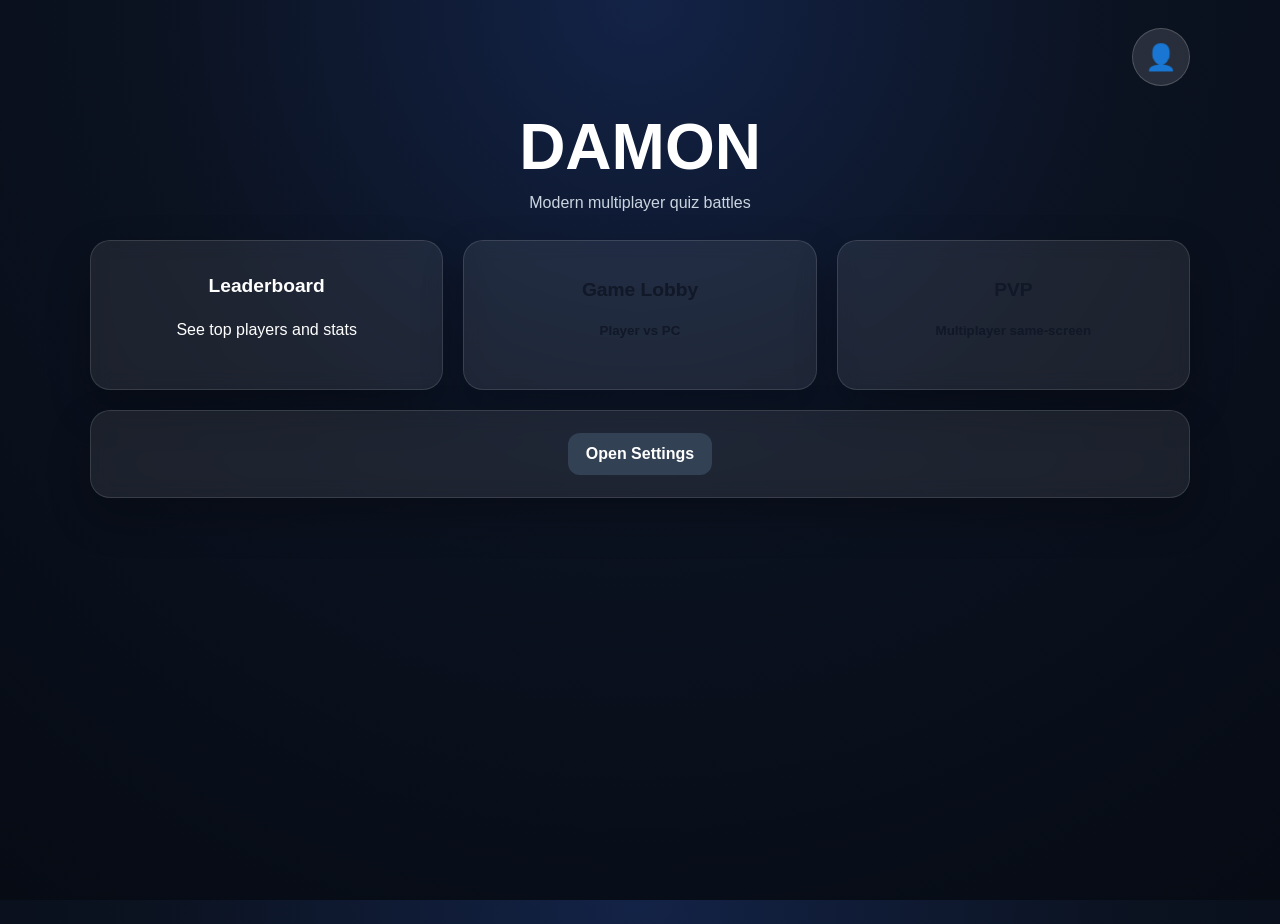
==== public/achievements.html @ 8ea64af5 "feat: add polished settings page achievements badges and leaderboard history filters" ====
<!DOCTYPE html>
<html lang="en">
<head>
  <meta charset="UTF-8" />
  <meta name="viewport" content="width=device-width, initial-scale=1.0" />
  <title>DAMON - Achievements</title>
  <link rel="stylesheet" href="./styles/main.css" />
</head>
<body>
  <div class="page">
    <div class="top-bar">
      <div>
        <h1 style="margin:0;">Achievements & Badges</h1>
        <p class="subtitle" style="text-align:left; margin:6px 0 0;">Unlock milestones as you play DAMON</p>
      </div>
      <div class="top-bar-actions">
        <a class="card" href="settings.html">Settings</a>
        <a class="card" href="home.html">Back Home</a>
      </div>
    </div>

    <div id="achievementSummary" class="card achievement-summary-card"></div>

    <section class="achievement-grid" id="achievementGrid"></section>
  </div>

  <script src="./js/app-state.js"></script>
  <script src="./js/global-ui.js"></script>
  <script src="./js/achievements.js"></script>
</body>
</html>
---- public/styles/main.css ----
* { box-sizing: border-box; }
body {
margin: 0;
font-family: Arial, sans-serif;
background: radial-gradient(circle at top, #132347 0%, #0b1220 45%, #060b14
100%);
color: white;
min-height: 100vh;
}
a {
color: inherit;
text-decoration: none;
}
.page {
width: min(1100px, 92%);
margin: 0 auto;
padding: 28px 0 48px;
}
.center-screen {
min-height: 100vh;
display: flex;
align-items: center;
justify-content: center;
padding: 24px;
}
.card {
background: rgba(255,255,255,0.08);
border: 1px solid rgba(255,255,255,0.12);
border-radius: 20px;
padding: 22px;
box-shadow: 0 18px 40px rgba(0,0,0,0.25);
backdrop-filter: blur(10px);
}
.grid-2 {
display: grid;
grid-template-columns: 1fr 1fr;
gap: 20px;
}
.grid-3 {
display: grid;
grid-template-columns: repeat(3, 1fr);
gap: 20px;
}
.title {
text-align: center;
font-size: clamp(2rem, 5vw, 4rem);
margin: 0 0 8px;
}
.subtitle {
text-align: center;
color: #cbd5e1;
margin: 0 0 28px;
}
label {
  display: block;
margin: 12px 0 6px;
font-weight: 700;
}
input, select {
width: 100%;
padding: 12px 14px;
border-radius: 12px;
border: none;
outline: none;
margin-bottom: 12px;
}
button {
border: none;
border-radius: 12px;
padding: 12px 18px;
font-weight: 700;
cursor: pointer;
background: #facc15;
color: #111827;
}
button.secondary {
background: #334155;
color: white;
}
button:disabled {
opacity: .55;
cursor: not-allowed;
}
.hero-button {
min-height: 150px;
display: flex;
flex-direction: column;
justify-content: center;
align-items: center;
gap: 8px;
text-align: center;
}
.hero-button h3 {
margin: 0;
font-size: 1.2rem;
}
hero-button p {
margin: 0;
color: #cbd5e1;
}
.message-box {
margin: 0 0 20px;
padding: 14px;
border-radius: 12px;
display: none;
font-weight: 700;
}
.message-box.success {
display: block;
background: rgba(34,197,94,0.18);
border: 1px solid #22c55e;
}
.message-box.error {
display: block;
background: rgba(239,68,68,0.18);
border: 1px solid #ef4444;
}
.avatar-grid {
display: grid;
grid-template-columns: repeat(4, 1fr);
gap: 12px;
}
.avatar-option {
background: rgba(255,255,255,0.08);
border: 2px solid transparent;
border-radius: 14px;
min-height: 86px;
display: flex;
align-items: center;
justify-content: center;
font-size: 2rem;
cursor: pointer;
}
.avatar-option.selected {
border-color: #22c55e;
background: rgba(34,197,94,0.18);
}
.hero-pill {
width: 88px;
height: 88px;
border-radius: 999px;
background: rgba(255,255,255,0.1);
display: flex;
align-items: center;
justify-content: center;
font-size: 3rem;
margin: 0 auto 12px;
}
.vs-layout {
display: grid;
grid-template-columns: 1fr auto 1fr;
gap: 18px;
align-items: center;
}
.vs-text {
font-size: 2rem;
color: #facc15;
font-weight: 800;
}
.category-tile {
min-height: 150px;
cursor: pointer;
display: flex;
flex-direction: column;
justify-content: center;
align-items: center;
gap: 8px;
text-align: center;
}
.category-tile.active {
outline: 2px solid #22c55e;
}
.top-bar {
display: flex;
justify-content: space-between;
align-items: center;
gap: 16px;
margin-bottom: 24px;
}
.score-grid {
display: grid;
grid-template-columns: 1fr auto 1fr;
gap: 18px;
align-items: center;
}
.score-card {
text-align: center;
}
.question-box {
margin-top: 24px;
background: rgba(255,255,255,0.08);
border-radius: 16px;
padding: 22px;
min-height: 140px;
text-align: center;
}
.question-box img {
max-width: 220px;
display: block;
margin: 10px auto 0;
border-radius: 12px;
}
.answers-grid {
display: grid;
grid-template-columns: 1fr 1fr;
gap: 14px;
margin-top: 18px;
}
.answer-btn {
background: #334155;
color: white;
min-height: 62px;
}
.answer-btn.correct {
background: #22c55e;
}
.answer-btn.wrong {
background: #ef4444;
}
.timer {
text-align: center;
color: #38bdf8;
font-weight: 800;
margin-top: 12px;
}
.history-list, .leaderboard-list {
display: grid;
gap: 14px;
}
.history-item, .leaderboard-item {
background: rgba(255,255,255,0.08);
border-radius: 14px;
padding: 14px;
}
.row-between {
display: flex;
justify-content: space-between;
gap: 12px;
align-items: center;
}
.splash-word {
font-size: clamp(3rem, 10vw, 7rem);
font-weight: 900;
letter-spacing: .2em;
animation: pulseGlow 2.2s ease-in-out forwards;
}
@keyframes pulseGlow {
0% { opacity: 0; transform: scale(.92); filter: blur(10px); }
25% { opacity: 1; transform: scale(1); filter: blur(0); }
75% { opacity: 1; transform: scale(1.02); }
100% { opacity: 0; transform: scale(1.08); filter: blur(8px); }
}
@media (max-width: 900px) {
.grid-2, .grid-3, .answers-grid { grid-template-columns: 1fr; }
.vs-layout, .score-grid { grid-template-columns: 1fr; }
.vs-text { text-align: center; }
}
.compact-auth-card {
  width: 320px;
  padding: 18px;
}

.compact-auth-actions {
  display: flex;
  gap: 10px;
  flex-wrap: wrap;
}

.profile-mini {
  display: flex;
  align-items: center;
  gap: 12px;
}

.profile-mini-avatar {
  width: 52px;
  height: 52px;
  border-radius: 999px;
  background: rgba(255,255,255,0.12);
  display: flex;
  align-items: center;
  justify-content: center;
  font-size: 1.6rem;
}

.h2h-list {
  display: grid;
  gap: 14px;
  margin-top: 16px;
}

.h2h-item {
  background: rgba(255,255,255,0.08);
  border-radius: 14px;
  padding: 14px;
}

@media (max-width: 900px) {
  .compact-auth-card {
    width: 100%;
  }
}

.home-topbar {
  display: flex;
  justify-content: space-between;
  align-items: flex-start;
  margin-bottom: 24px;
}

.home-main-title {
  text-align: center;
  margin-bottom: 10px;
}

.home-main-subtitle {
  text-align: center;
}

.home-hero {
  margin-bottom: 28px;
}

.home-main-grid {
  margin-top: 18px;
}

.profile-menu-wrapper {
  position: relative;
}

.profile-toggle-btn {
  width: 58px;
  height: 58px;
  border-radius: 999px;
  background: rgba(255,255,255,0.12);
  color: white;
  border: 1px solid rgba(255,255,255,0.18);
  display: flex;
  align-items: center;
  justify-content: center;
  font-size: 1.6rem;
  padding: 0;
}

.profile-toggle-btn:hover {
  background: rgba(255,255,255,0.18);
}

.profile-dropdown {
  position: absolute;
  top: 68px;
  right: 0;
  width: 340px;
  background: #182235;
  border: 1px solid rgba(255,255,255,0.12);
  border-radius: 16px;
  padding: 18px;
  box-shadow: 0 18px 40px rgba(0,0,0,0.3);
  z-index: 20;
}

.compact-auth-actions {
  display: flex;
  gap: 10px;
  flex-wrap: wrap;
}

.profile-mini {
  display: flex;
  align-items: center;
  gap: 12px;
}

.profile-mini-avatar {
  width: 52px;
  height: 52px;
  border-radius: 999px;
  background: rgba(255,255,255,0.12);
  display: flex;
  align-items: center;
  justify-content: center;
  font-size: 1.6rem;
}

.compact-avatar-grid {
  grid-template-columns: repeat(4, 1fr);
}

.button-link {
  display: inline-flex;
  align-items: center;
  justify-content: center;
  padding: 12px 18px;
  border-radius: 12px;
  font-weight: 700;
  background: #334155;
  color: white;
}

.profile-page-card {
  max-width: 900px;
  margin: 0 auto;
}

.profile-page-header {
  display: flex;
  align-items: center;
  gap: 20px;
  margin-bottom: 24px;
}

.profile-page-avatar {
  width: 96px;
  height: 96px;
  border-radius: 999px;
  background: rgba(255,255,255,0.12);
  display: flex;
  align-items: center;
  justify-content: center;
  font-size: 3rem;
}

.profile-stats-grid {
  margin-top: 20px;
}

.profile-stat-box {
  background: rgba(255,255,255,0.08);
  border-radius: 16px;
  padding: 18px;
  text-align: center;
}

.profile-stat-box h3 {
  margin-top: 0;
  margin-bottom: 10px;
}

.profile-stat-box p {
  margin: 0;
  font-size: 1.8rem;
  font-weight: 800;
  color: #facc15;
}

@media (max-width: 900px) {
  .home-topbar {
    flex-direction: column;
    gap: 18px;
    align-items: stretch;
  }

  .profile-menu-wrapper {
    align-self: flex-end;
  }

  .profile-dropdown {
    width: min(340px, 92vw);
  }

  .profile-page-header {
    flex-direction: column;
    text-align: center;
  }
}
.profile-dropdown {
  position: absolute;
  top: 68px;
  right: 0;
  width: 340px;
  background: #182235;
  border: 1px solid rgba(255,255,255,0.12);
  border-radius: 16px;
  padding: 18px;
  box-shadow: 0 18px 40px rgba(0,0,0,0.3);
  z-index: 20;
  transform-origin: top right;
  transition: opacity 0.25s ease, transform 0.25s ease, visibility 0.25s ease;
}

.profile-dropdown-visible {
  opacity: 1;
  visibility: visible;
  transform: translateY(0) scale(1);
  pointer-events: auto;
}

.profile-dropdown-hidden {
  opacity: 0;
  visibility: hidden;
  transform: translateY(-10px) scale(0.96);
  pointer-events: none;
}

.home-topbar {
  display: flex;
  justify-content: space-between;
  align-items: flex-start;
  margin-bottom: 24px;
}

.home-main-title {
  text-align: center;
  margin-bottom: 10px;
}

.home-main-subtitle {
  text-align: center;
}

.home-hero {
  margin-bottom: 28px;
}

.home-main-grid {
  margin-top: 18px;
}

.profile-menu-wrapper {
  position: relative;
}

.profile-toggle-btn {
  width: 58px;
  height: 58px;
  border-radius: 999px;
  background: rgba(255,255,255,0.12);
  color: white;
  border: 1px solid rgba(255,255,255,0.18);
  display: flex;
  align-items: center;
  justify-content: center;
  font-size: 1.6rem;
  padding: 0;
}

.profile-toggle-btn:hover {
  background: rgba(255,255,255,0.18);
}

.compact-auth-actions {
  display: flex;
  gap: 10px;
  flex-wrap: wrap;
}

.profile-mini {
  display: flex;
  align-items: center;
  gap: 12px;
}

.profile-mini-avatar {
  width: 52px;
  height: 52px;
  border-radius: 999px;
  background: rgba(255,255,255,0.12);
  display: flex;
  align-items: center;
  justify-content: center;
  font-size: 1.6rem;
}

.compact-avatar-grid {
  grid-template-columns: repeat(4, 1fr);
}

.button-link {
  display: inline-flex;
  align-items: center;
  justify-content: center;
  padding: 12px 18px;
  border-radius: 12px;
  font-weight: 700;
  background: #334155;
  color: white;
}

.profile-page-card {
  max-width: 900px;
  margin: 0 auto;
}

.profile-page-header {
  display: flex;
  align-items: center;
  gap: 20px;
  margin-bottom: 24px;
}

.profile-page-avatar {
  width: 96px;
  height: 96px;
  border-radius: 999px;
  background: rgba(255,255,255,0.12);
  display: flex;
  align-items: center;
  justify-content: center;
  font-size: 3rem;
}

.profile-stats-grid {
  margin-top: 20px;
}

.profile-stat-box {
  background: rgba(255,255,255,0.08);
  border-radius: 16px;
  padding: 18px;
  text-align: center;
}

.profile-stat-box h3 {
  margin-top: 0;
  margin-bottom: 10px;
}

.profile-stat-box p {
  margin: 0;
  font-size: 1.8rem;
  font-weight: 800;
  color: #facc15;
}

.h2h-list {
  display: grid;
  gap: 14px;
  margin-top: 16px;
}

.h2h-item {
  background: rgba(255,255,255,0.08);
  border-radius: 14px;
  padding: 14px;
}

@media (max-width: 900px) {
  .home-topbar {
    flex-direction: row;
    justify-content: flex-end;
  }

  .profile-dropdown {
    width: min(340px, 92vw);
  }

  .profile-page-header {
    flex-direction: column;
    text-align: center;
  }
}
.difficulty-grid {
  display: grid;
  grid-template-columns: repeat(3, 1fr);
  gap: 14px;
  margin-top: 14px;
}

.difficulty-btn {
  background: #334155;
  color: white;
  min-height: 96px;
  display: flex;
  flex-direction: column;
  gap: 8px;
  justify-content: center;
  align-items: center;
  text-align: center;
}

.difficulty-btn span {
  font-size: 0.9rem;
  color: #cbd5e1;
}

.difficulty-btn.active {
  outline: 2px solid #22c55e;
  background: rgba(34, 197, 94, 0.18);
}

.result-polish-card {
  text-align: center;
}

.result-actions {
  display: flex;
  justify-content: center;
  gap: 12px;
  flex-wrap: wrap;
  margin-top: 16px;
}

.result-meta-text {
  color: #cbd5e1;
  margin-top: 8px;
}

@media (max-width: 900px) {
  .difficulty-grid {
    grid-template-columns: 1fr;
  }
}
body {
  opacity: 0;
  transform: translateY(8px);
  transition: opacity 0.35s ease, transform 0.35s ease;
}

body.page-ready {
  opacity: 1;
  transform: translateY(0);
}

body.page-exit {
  opacity: 0;
  transform: translateY(10px);
}

.page-transition-overlay {
  position: fixed;
  inset: 0;
  background: rgba(6, 11, 20, 0.82);
  backdrop-filter: blur(6px);
  z-index: 9999;
  opacity: 0;
  pointer-events: none;
  transition: opacity 0.3s ease;
}

.page-transition-overlay.active {
  opacity: 1;
  pointer-events: auto;
}

.sound-toggle-btn {
  background: #334155;
  color: white;
  border-radius: 999px;
  padding: 10px 14px;
  font-size: 0.95rem;
}
.settings-card {
  max-width: 850px;
  margin: 0 auto 20px;
}

.settings-actions {
  display: flex;
  gap: 12px;
  flex-wrap: wrap;
  margin-top: 18px;
}

.danger-card button:last-child {
  background: #ef4444;
  color: white;
}

.top-bar-actions {
  display: flex;
  gap: 12px;
  flex-wrap: wrap;
}
.leaderboard-toolbar {
  display: flex;
  justify-content: space-between;
  align-items: center;
  gap: 16px;
  flex-wrap: wrap;
  margin-bottom: 16px;
}

.leaderboard-filters {
  display: flex;
  gap: 10px;
  flex-wrap: wrap;
}

.result-badge {
  font-size: 3.5rem;
  margin-bottom: 8px;
}

.result-polish-card {
  text-align: center;
}

.result-actions {
  display: flex;
  justify-content: center;
  gap: 12px;
  flex-wrap: wrap;
  margin-top: 16px;
}

.result-meta-text {
  color: #cbd5e1;
  margin-top: 8px;
}

@media (max-width: 900px) {
  .leaderboard-toolbar {
    flex-direction: column;
    align-items: stretch;
  }

  .leaderboard-filters {
    flex-direction: column;
  }
}
.settings-card {
  max-width: 900px;
  margin: 0 auto 20px;
}

.polished-settings-card {
  padding: 24px;
}

.settings-header {
  display: flex;
  justify-content: space-between;
  align-items: center;
  gap: 16px;
  margin-bottom: 20px;
}

.settings-icon-box {
  width: 70px;
  height: 70px;
  border-radius: 18px;
  background: rgba(255,255,255,0.08);
  display: flex;
  align-items: center;
  justify-content: center;
  font-size: 2rem;
}

.settings-grid {
  margin-top: 10px;
}

.settings-option-box {
  background: rgba(255,255,255,0.06);
  border-radius: 16px;
  padding: 16px;
}

.settings-actions {
  display: flex;
  gap: 12px;
  flex-wrap: wrap;
  margin-top: 18px;
}

.danger-card button:last-child {
  background: #ef4444;
  color: white;
}

.top-bar-actions {
  display: flex;
  gap: 12px;
  flex-wrap: wrap;
}

.leaderboard-toolbar {
  display: flex;
  justify-content: space-between;
  align-items: center;
  gap: 16px;
  flex-wrap: wrap;
  margin-bottom: 16px;
}

.leaderboard-filters {
  display: flex;
  gap: 10px;
  flex-wrap: wrap;
}

.result-badge {
  font-size: 3.5rem;
  margin-bottom: 8px;
}

.result-polish-card {
  text-align: center;
}

.result-actions {
  display: flex;
  justify-content: center;
  gap: 12px;
  flex-wrap: wrap;
  margin-top: 16px;
}

.result-meta-text {
  color: #cbd5e1;
  margin-top: 8px;
}

.achievement-summary-card {
  margin-bottom: 20px;
}

.achievement-summary-layout {
  display: flex;
  align-items: center;
  gap: 16px;
}

.achievement-summary-avatar {
  width: 74px;
  height: 74px;
  border-radius: 999px;
  background: rgba(255,255,255,0.12);
  display: flex;
  align-items: center;
  justify-content: center;
  font-size: 2.3rem;
}

.achievement-grid {
  display: grid;
  grid-template-columns: repeat(3, 1fr);
  gap: 18px;
}

.achievement-card {
  text-align: center;
  transition: transform 0.2s ease, opacity 0.2s ease;
}

.achievement-card:hover {
  transform: translateY(-4px);
}

.achievement-icon {
  font-size: 2.2rem;
  margin-bottom: 10px;
}

.achievement-status {
  margin-top: 12px;
  font-weight: 800;
}

.achievement-unlocked {
  border: 1px solid rgba(34,197,94,0.4);
  background: rgba(34,197,94,0.08);
}

.achievement-unlocked .achievement-status {
  color: #22c55e;
}

.achievement-locked {
  opacity: 0.7;
}

.achievement-locked .achievement-status {
  color: #94a3b8;
}

@media (max-width: 900px) {
  .leaderboard-toolbar {
    flex-direction: column;
    align-items: stretch;
  }

  .leaderboard-filters {
    flex-direction: column;
  }

  .achievement-grid {
    grid-template-columns: 1fr;
  }

  .achievement-summary-layout {
    flex-direction: column;
    text-align: center;
  }

  .settings-header {
    flex-direction: column;
    text-align: center;
  }
}
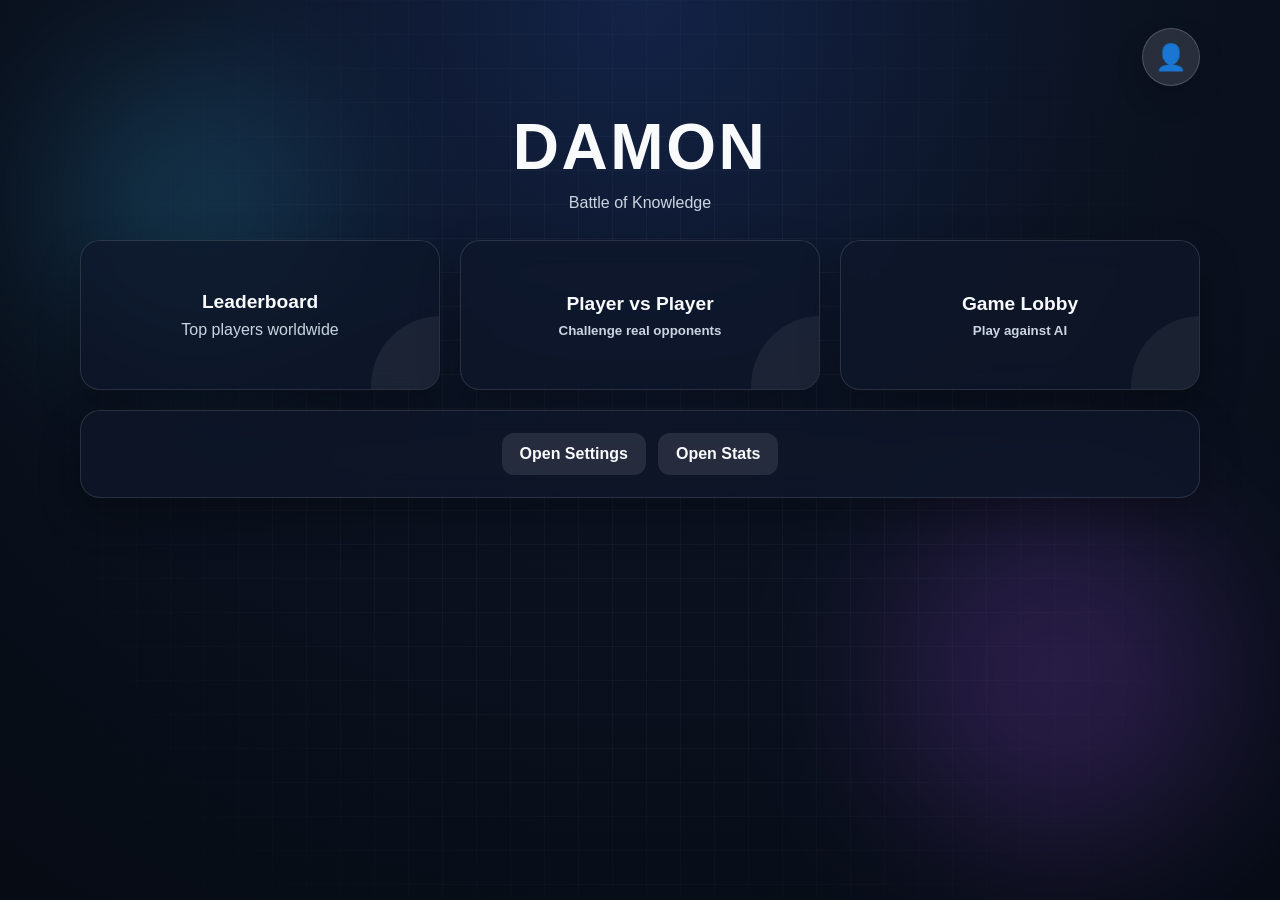
==== commit b7056e79: "feat: apply global theme and shared music system across all pages" ====
--- a/public/achievements.html
+++ b/public/achievements.html
@@ -26,6 +26,8 @@
 
   <script src="./js/app-state.js"></script>
   <script src="./js/global-ui.js"></script>
+  <script src="/js/theme.js"></script>
+  <script src="/js/audio.js"></script>
   <script src="./js/achievements.js"></script>
 </body>
 </html>
--- a/public/styles/main.css
+++ b/public/styles/main.css
@@ -1,263 +1,488 @@
-* { box-sizing: border-box; }
+/* =========================
+   DAMON PRO UI - MAIN CSS
+   Full clean replacement
+========================= */
+
+* {
+  box-sizing: border-box;
+}
+
+:root {
+  --bg: #081120;
+  --bg-secondary: #0f172a;
+  --card: rgba(15, 23, 42, 0.72);
+  --card-strong: rgba(15, 23, 42, 0.9);
+  --card-soft: rgba(255, 255, 255, 0.06);
+  --border: rgba(255, 255, 255, 0.12);
+  --text: #f8fafc;
+  --text-soft: #cbd5e1;
+  --text-muted: #94a3b8;
+  --accent: #facc15;
+  --accent-2: #38bdf8;
+  --accent-3: #a855f7;
+  --success: #22c55e;
+  --danger: #ef4444;
+  --warning: #f59e0b;
+  --shadow: 0 18px 40px rgba(0, 0, 0, 0.28);
+  --shadow-soft: 0 12px 28px rgba(0, 0, 0, 0.18);
+  --radius: 20px;
+}
+
+body[data-theme="light"] {
+  --bg: #eef4ff;
+  --bg-secondary: #dbeafe;
+  --card: rgba(255, 255, 255, 0.85);
+  --card-strong: rgba(255, 255, 255, 0.96);
+  --card-soft: rgba(15, 23, 42, 0.04);
+  --border: rgba(15, 23, 42, 0.08);
+  --text: #0f172a;
+  --text-soft: #334155;
+  --text-muted: #64748b;
+  --accent: #eab308;
+  --accent-2: #0ea5e9;
+  --accent-3: #9333ea;
+  --success: #16a34a;
+  --danger: #dc2626;
+  --warning: #d97706;
+}
+
+body[data-theme="neon"] {
+  --bg: #030712;
+  --bg-secondary: #020617;
+  --card: rgba(12, 18, 32, 0.78);
+  --card-strong: rgba(11, 17, 30, 0.95);
+  --card-soft: rgba(34, 211, 238, 0.06);
+  --border: rgba(34, 211, 238, 0.16);
+  --text: #e6fbff;
+  --text-soft: #b6f4ff;
+  --text-muted: #67e8f9;
+  --accent: #22d3ee;
+  --accent-2: #a855f7;
+  --accent-3: #22c55e;
+  --success: #22c55e;
+  --danger: #fb7185;
+  --warning: #facc15;
+}
+
+html {
+  scroll-behavior: smooth;
+}
+
 body {
-margin: 0;
-font-family: Arial, sans-serif;
-background: radial-gradient(circle at top, #132347 0%, #0b1220 45%, #060b14
-100%);
-color: white;
-min-height: 100vh;
-}
+  margin: 0;
+  font-family: Arial, sans-serif;
+  color: var(--text);
+  min-height: 100vh;
+  background:
+    radial-gradient(circle at top, #132347 0%, #0b1220 45%, #060b14 100%);
+  opacity: 0;
+  transform: translateY(8px);
+  transition: opacity 0.35s ease, transform 0.35s ease, background 0.3s ease, color 0.3s ease;
+  overflow-x: hidden;
+}
+
+body.page-ready {
+  opacity: 1;
+  transform: translateY(0);
+}
+
+body.page-exit {
+  opacity: 0;
+  transform: translateY(10px);
+}
+
+body::before,
+body::after {
+  content: "";
+  position: fixed;
+  border-radius: 999px;
+  filter: blur(80px);
+  opacity: 0.2;
+  z-index: -2;
+  pointer-events: none;
+  animation: floatBlob 18s ease-in-out infinite;
+}
+
+body::before {
+  width: 280px;
+  height: 280px;
+  background: var(--accent-2);
+  top: 7%;
+  left: 4%;
+}
+
+body::after {
+  width: 340px;
+  height: 340px;
+  background: var(--accent-3);
+  right: 4%;
+  bottom: 6%;
+  animation-delay: -9s;
+}
+
+.page {
+  position: relative;
+  width: min(1120px, 92%);
+  margin: 0 auto;
+  padding: 28px 0 48px;
+}
+
+.page::before {
+  content: "";
+  position: fixed;
+  inset: 0;
+  background-image:
+    linear-gradient(rgba(255,255,255,0.03) 1px, transparent 1px),
+    linear-gradient(90deg, rgba(255,255,255,0.03) 1px, transparent 1px);
+  background-size: 34px 34px;
+  z-index: -3;
+  mask-image: radial-gradient(circle at center, black 30%, transparent 90%);
+  pointer-events: none;
+}
+
+.center-screen {
+  min-height: 100vh;
+  display: flex;
+  align-items: center;
+  justify-content: center;
+  padding: 24px;
+}
+
 a {
-color: inherit;
-text-decoration: none;
-}
-.page {
-width: min(1100px, 92%);
-margin: 0 auto;
-padding: 28px 0 48px;
-}
-.center-screen {
-min-height: 100vh;
-display: flex;
-align-items: center;
-justify-content: center;
-padding: 24px;
-}
+  color: inherit;
+  text-decoration: none;
+}
+
+.hidden {
+  display: none !important;
+}
+
+/* =========================
+   TYPOGRAPHY
+========================= */
+
+.title {
+  text-align: center;
+  font-size: clamp(2.2rem, 5vw, 4.4rem);
+  margin: 0 0 10px;
+  font-weight: 900;
+  letter-spacing: 0.04em;
+}
+
+.subtitle {
+  text-align: center;
+  color: var(--text-soft);
+  margin: 0 0 28px;
+}
+
+h1, h2, h3, h4, h5, h6 {
+  color: var(--text);
+}
+
+p, span, small, li {
+  color: var(--text-soft);
+}
+
+/* =========================
+   LAYOUTS
+========================= */
+
+.grid-2 {
+  display: grid;
+  grid-template-columns: 1fr 1fr;
+  gap: 20px;
+}
+
+.grid-3 {
+  display: grid;
+  grid-template-columns: repeat(3, 1fr);
+  gap: 20px;
+}
+
+.top-bar {
+  display: flex;
+  justify-content: space-between;
+  align-items: center;
+  gap: 16px;
+  margin-bottom: 24px;
+  flex-wrap: wrap;
+}
+
+.top-bar-actions {
+  display: flex;
+  gap: 12px;
+  flex-wrap: wrap;
+}
+
+.row-between {
+  display: flex;
+  justify-content: space-between;
+  gap: 12px;
+  align-items: center;
+}
+
+/* =========================
+   CARD SYSTEM
+========================= */
+
 .card {
-background: rgba(255,255,255,0.08);
-border: 1px solid rgba(255,255,255,0.12);
-border-radius: 20px;
-padding: 22px;
-box-shadow: 0 18px 40px rgba(0,0,0,0.25);
-backdrop-filter: blur(10px);
-}
-.grid-2 {
-display: grid;
-grid-template-columns: 1fr 1fr;
-gap: 20px;
-}
-.grid-3 {
-display: grid;
-grid-template-columns: repeat(3, 1fr);
-gap: 20px;
-}
-.title {
-text-align: center;
-font-size: clamp(2rem, 5vw, 4rem);
-margin: 0 0 8px;
-}
-.subtitle {
-text-align: center;
-color: #cbd5e1;
-margin: 0 0 28px;
-}
+  background: var(--card);
+  border: 1px solid var(--border);
+  border-radius: var(--radius);
+  padding: 22px;
+  box-shadow: var(--shadow);
+  backdrop-filter: blur(14px);
+  -webkit-backdrop-filter: blur(14px);
+  transition: transform 0.22s ease, box-shadow 0.22s ease, border-color 0.22s ease, background 0.25s ease;
+}
+
+.card:hover {
+  transform: translateY(-3px);
+  box-shadow: 0 24px 45px rgba(0, 0, 0, 0.3);
+  border-color: rgba(255,255,255,0.18);
+}
+
+.card h2,
+.card h3,
+.card strong {
+  color: var(--text);
+}
+
+.card p {
+  color: var(--text-soft);
+}
+
+/* =========================
+   FORM ELEMENTS
+========================= */
+
 label {
   display: block;
-margin: 12px 0 6px;
-font-weight: 700;
-}
-input, select {
-width: 100%;
-padding: 12px 14px;
-border-radius: 12px;
-border: none;
-outline: none;
-margin-bottom: 12px;
-}
+  margin: 12px 0 6px;
+  font-weight: 700;
+  color: var(--text);
+}
+
+input,
+select,
+textarea {
+  width: 100%;
+  padding: 12px 14px;
+  border-radius: 12px;
+  border: 1px solid rgba(255,255,255,0.08);
+  outline: none;
+  margin-bottom: 12px;
+  background: rgba(255,255,255,0.08);
+  color: var(--text);
+  transition: border-color 0.2s ease, background 0.2s ease, transform 0.2s ease;
+}
+
+input::placeholder,
+textarea::placeholder {
+  color: var(--text-muted);
+}
+
+input:focus,
+select:focus,
+textarea:focus {
+  border-color: var(--accent-2);
+  background: rgba(255,255,255,0.12);
+  transform: translateY(-1px);
+}
+
+select option {
+  color: #0f172a;
+}
+
 button {
-border: none;
-border-radius: 12px;
-padding: 12px 18px;
-font-weight: 700;
-cursor: pointer;
-background: #facc15;
-color: #111827;
-}
+  border: none;
+  border-radius: 12px;
+  padding: 12px 18px;
+  font-weight: 800;
+  cursor: pointer;
+  background: linear-gradient(135deg, var(--accent), #fde68a);
+  color: #111827;
+  transition: transform 0.18s ease, box-shadow 0.18s ease, opacity 0.18s ease;
+  box-shadow: 0 8px 18px rgba(250, 204, 21, 0.22);
+}
+
+button:hover {
+  transform: translateY(-2px);
+  box-shadow: 0 12px 22px rgba(250, 204, 21, 0.28);
+}
+
 button.secondary {
-background: #334155;
-color: white;
-}
+  background: rgba(255,255,255,0.1);
+  color: var(--text);
+  box-shadow: none;
+}
+
+button.secondary:hover {
+  background: rgba(255,255,255,0.16);
+}
+
 button:disabled {
-opacity: .55;
-cursor: not-allowed;
-}
+  opacity: 0.55;
+  cursor: not-allowed;
+  transform: none;
+  box-shadow: none;
+}
+
+.button-link {
+  display: inline-flex;
+  align-items: center;
+  justify-content: center;
+  padding: 12px 18px;
+  border-radius: 12px;
+  font-weight: 800;
+  background: rgba(255,255,255,0.1);
+  color: var(--text);
+  transition: transform 0.18s ease, background 0.18s ease;
+}
+
+.button-link:hover {
+  transform: translateY(-2px);
+  background: rgba(255,255,255,0.16);
+}
+
+/* =========================
+   MESSAGE BOX
+========================= */
+
+.message-box {
+  margin: 0 0 20px;
+  padding: 14px;
+  border-radius: 12px;
+  display: none;
+  font-weight: 700;
+}
+
+.message-box.success {
+  display: block;
+  background: rgba(34,197,94,0.18);
+  border: 1px solid var(--success);
+  color: #dcfce7;
+}
+
+.message-box.error {
+  display: block;
+  background: rgba(239,68,68,0.18);
+  border: 1px solid var(--danger);
+  color: #fee2e2;
+}
+
+/* =========================
+   HOME / HERO / PROFILE MENU
+========================= */
+
+.home-topbar {
+  display: flex;
+  justify-content: space-between;
+  align-items: flex-start;
+  margin-bottom: 24px;
+}
+
+.home-hero {
+  margin-bottom: 28px;
+}
+
+.home-main-title {
+  text-align: center;
+  margin-bottom: 10px;
+}
+
+.home-main-subtitle {
+  text-align: center;
+}
+
+.home-main-grid {
+  margin-top: 18px;
+}
+
 .hero-button {
-min-height: 150px;
-display: flex;
-flex-direction: column;
-justify-content: center;
-align-items: center;
-gap: 8px;
-text-align: center;
-}
+  min-height: 150px;
+  display: flex;
+  flex-direction: column;
+  justify-content: center;
+  align-items: center;
+  gap: 8px;
+  text-align: center;
+  position: relative;
+  overflow: hidden;
+}
+
+.hero-button::before {
+  content: "";
+  position: absolute;
+  inset: auto -20% -45% auto;
+  width: 140px;
+  height: 140px;
+  background: rgba(255,255,255,0.06);
+  border-radius: 999px;
+  pointer-events: none;
+}
+
 .hero-button h3 {
-margin: 0;
-font-size: 1.2rem;
-}
-hero-button p {
-margin: 0;
-color: #cbd5e1;
-}
-.message-box {
-margin: 0 0 20px;
-padding: 14px;
-border-radius: 12px;
-display: none;
-font-weight: 700;
-}
-.message-box.success {
-display: block;
-background: rgba(34,197,94,0.18);
-border: 1px solid #22c55e;
-}
-.message-box.error {
-display: block;
-background: rgba(239,68,68,0.18);
-border: 1px solid #ef4444;
-}
-.avatar-grid {
-display: grid;
-grid-template-columns: repeat(4, 1fr);
-gap: 12px;
-}
-.avatar-option {
-background: rgba(255,255,255,0.08);
-border: 2px solid transparent;
-border-radius: 14px;
-min-height: 86px;
-display: flex;
-align-items: center;
-justify-content: center;
-font-size: 2rem;
-cursor: pointer;
-}
-.avatar-option.selected {
-border-color: #22c55e;
-background: rgba(34,197,94,0.18);
-}
-.hero-pill {
-width: 88px;
-height: 88px;
-border-radius: 999px;
-background: rgba(255,255,255,0.1);
-display: flex;
-align-items: center;
-justify-content: center;
-font-size: 3rem;
-margin: 0 auto 12px;
-}
-.vs-layout {
-display: grid;
-grid-template-columns: 1fr auto 1fr;
-gap: 18px;
-align-items: center;
-}
-.vs-text {
-font-size: 2rem;
-color: #facc15;
-font-weight: 800;
-}
-.category-tile {
-min-height: 150px;
-cursor: pointer;
-display: flex;
-flex-direction: column;
-justify-content: center;
-align-items: center;
-gap: 8px;
-text-align: center;
-}
-.category-tile.active {
-outline: 2px solid #22c55e;
-}
-.top-bar {
-display: flex;
-justify-content: space-between;
-align-items: center;
-gap: 16px;
-margin-bottom: 24px;
-}
-.score-grid {
-display: grid;
-grid-template-columns: 1fr auto 1fr;
-gap: 18px;
-align-items: center;
-}
-.score-card {
-text-align: center;
-}
-.question-box {
-margin-top: 24px;
-background: rgba(255,255,255,0.08);
-border-radius: 16px;
-padding: 22px;
-min-height: 140px;
-text-align: center;
-}
-.question-box img {
-max-width: 220px;
-display: block;
-margin: 10px auto 0;
-border-radius: 12px;
-}
-.answers-grid {
-display: grid;
-grid-template-columns: 1fr 1fr;
-gap: 14px;
-margin-top: 18px;
-}
-.answer-btn {
-background: #334155;
-color: white;
-min-height: 62px;
-}
-.answer-btn.correct {
-background: #22c55e;
-}
-.answer-btn.wrong {
-background: #ef4444;
-}
-.timer {
-text-align: center;
-color: #38bdf8;
-font-weight: 800;
-margin-top: 12px;
-}
-.history-list, .leaderboard-list {
-display: grid;
-gap: 14px;
-}
-.history-item, .leaderboard-item {
-background: rgba(255,255,255,0.08);
-border-radius: 14px;
-padding: 14px;
-}
-.row-between {
-display: flex;
-justify-content: space-between;
-gap: 12px;
-align-items: center;
-}
-.splash-word {
-font-size: clamp(3rem, 10vw, 7rem);
-font-weight: 900;
-letter-spacing: .2em;
-animation: pulseGlow 2.2s ease-in-out forwards;
-}
-@keyframes pulseGlow {
-0% { opacity: 0; transform: scale(.92); filter: blur(10px); }
-25% { opacity: 1; transform: scale(1); filter: blur(0); }
-75% { opacity: 1; transform: scale(1.02); }
-100% { opacity: 0; transform: scale(1.08); filter: blur(8px); }
-}
-@media (max-width: 900px) {
-.grid-2, .grid-3, .answers-grid { grid-template-columns: 1fr; }
-.vs-layout, .score-grid { grid-template-columns: 1fr; }
-.vs-text { text-align: center; }
-}
-.compact-auth-card {
-  width: 320px;
+  margin: 0;
+  font-size: 1.2rem;
+  color: var(--text);
+}
+
+.hero-button p {
+  margin: 0;
+  color: var(--text-soft);
+}
+
+.profile-menu-wrapper {
+  position: relative;
+}
+
+.profile-toggle-btn {
+  width: 58px;
+  height: 58px;
+  border-radius: 999px;
+  background: rgba(255,255,255,0.12);
+  color: var(--text);
+  border: 1px solid rgba(255,255,255,0.18);
+  display: flex;
+  align-items: center;
+  justify-content: center;
+  font-size: 1.6rem;
+  padding: 0;
+  box-shadow: var(--shadow-soft);
+}
+
+.profile-toggle-btn:hover {
+  background: rgba(255,255,255,0.18);
+}
+
+.profile-dropdown {
+  position: absolute;
+  top: 68px;
+  right: 0;
+  width: 340px;
+  background: var(--card-strong);
+  border: 1px solid var(--border);
+  border-radius: 16px;
   padding: 18px;
+  box-shadow: var(--shadow);
+  z-index: 30;
+  transform-origin: top right;
+  transition: opacity 0.25s ease, transform 0.25s ease, visibility 0.25s ease;
+}
+
+.profile-dropdown-visible {
+  opacity: 1;
+  visibility: visible;
+  transform: translateY(0) scale(1);
+  pointer-events: auto;
+}
+
+.profile-dropdown-hidden {
+  opacity: 0;
+  visibility: hidden;
+  transform: translateY(-10px) scale(0.96);
+  pointer-events: none;
 }
 
 .compact-auth-actions {
@@ -283,131 +508,81 @@
   font-size: 1.6rem;
 }
 
-.h2h-list {
-  display: grid;
-  gap: 14px;
-  margin-top: 16px;
-}
-
-.h2h-item {
-  background: rgba(255,255,255,0.08);
-  border-radius: 14px;
-  padding: 14px;
-}
-
-@media (max-width: 900px) {
-  .compact-auth-card {
-    width: 100%;
-  }
-}
-
-.home-topbar {
-  display: flex;
-  justify-content: space-between;
-  align-items: flex-start;
-  margin-bottom: 24px;
-}
-
-.home-main-title {
-  text-align: center;
-  margin-bottom: 10px;
-}
-
-.home-main-subtitle {
-  text-align: center;
-}
-
-.home-hero {
-  margin-bottom: 28px;
-}
-
-.home-main-grid {
-  margin-top: 18px;
-}
-
-.profile-menu-wrapper {
-  position: relative;
-}
-
-.profile-toggle-btn {
-  width: 58px;
-  height: 58px;
-  border-radius: 999px;
-  background: rgba(255,255,255,0.12);
-  color: white;
-  border: 1px solid rgba(255,255,255,0.18);
-  display: flex;
-  align-items: center;
-  justify-content: center;
-  font-size: 1.6rem;
-  padding: 0;
-}
-
-.profile-toggle-btn:hover {
-  background: rgba(255,255,255,0.18);
-}
-
-.profile-dropdown {
-  position: absolute;
-  top: 68px;
-  right: 0;
-  width: 340px;
-  background: #182235;
-  border: 1px solid rgba(255,255,255,0.12);
-  border-radius: 16px;
-  padding: 18px;
-  box-shadow: 0 18px 40px rgba(0,0,0,0.3);
-  z-index: 20;
-}
-
-.compact-auth-actions {
-  display: flex;
-  gap: 10px;
-  flex-wrap: wrap;
-}
-
-.profile-mini {
-  display: flex;
-  align-items: center;
-  gap: 12px;
-}
-
-.profile-mini-avatar {
-  width: 52px;
-  height: 52px;
-  border-radius: 999px;
-  background: rgba(255,255,255,0.12);
-  display: flex;
-  align-items: center;
-  justify-content: center;
-  font-size: 1.6rem;
-}
-
 .compact-avatar-grid {
   grid-template-columns: repeat(4, 1fr);
 }
 
-.button-link {
-  display: inline-flex;
-  align-items: center;
-  justify-content: center;
-  padding: 12px 18px;
-  border-radius: 12px;
-  font-weight: 700;
-  background: #334155;
-  color: white;
-}
-
-.profile-page-card {
+/* =========================
+   AVATAR SYSTEM
+========================= */
+
+.avatar-grid {
+  display: grid;
+  grid-template-columns: repeat(4, 1fr);
+  gap: 12px;
+}
+
+.avatar-option {
+  background: rgba(255,255,255,0.08);
+  border: 2px solid transparent;
+  border-radius: 14px;
+  min-height: 86px;
+  display: flex;
+  align-items: center;
+  justify-content: center;
+  font-size: 2rem;
+  cursor: pointer;
+  transition: transform 0.18s ease, border-color 0.18s ease, background 0.18s ease;
+}
+
+.avatar-option:hover {
+  transform: translateY(-2px);
+  border-color: rgba(255,255,255,0.18);
+}
+
+.avatar-option.selected {
+  border-color: var(--success);
+  background: rgba(34,197,94,0.18);
+}
+
+.hero-pill,
+.hero-avatar,
+.profile-page-avatar,
+.dashboard-hero-avatar,
+.stats-hero-avatar,
+.achievement-summary-avatar {
+  box-shadow: inset 0 0 0 1px rgba(255,255,255,0.08);
+}
+
+/* =========================
+   PROFILE / STATS / HERO BLOCKS
+========================= */
+
+.hero-pill {
+  width: 88px;
+  height: 88px;
+  border-radius: 999px;
+  background: rgba(255,255,255,0.1);
+  display: flex;
+  align-items: center;
+  justify-content: center;
+  font-size: 3rem;
+  margin: 0 auto 12px;
+}
+
+.profile-page-card,
+.settings-card {
   max-width: 900px;
-  margin: 0 auto;
-}
-
-.profile-page-header {
-  display: flex;
-  align-items: center;
-  gap: 20px;
-  margin-bottom: 24px;
+  margin: 0 auto 20px;
+}
+
+.profile-page-header,
+.stats-hero-layout,
+.dashboard-hero-layout,
+.achievement-summary-layout {
+  display: flex;
+  align-items: center;
+  gap: 18px;
 }
 
 .profile-page-avatar {
@@ -425,231 +600,133 @@
   margin-top: 20px;
 }
 
-.profile-stat-box {
-  background: rgba(255,255,255,0.08);
+.profile-stat-box,
+.stats-box,
+.dashboard-kpi-card {
+  background: rgba(255,255,255,0.07);
   border-radius: 16px;
   padding: 18px;
   text-align: center;
 }
 
-.profile-stat-box h3 {
+.profile-stat-box h3,
+.stats-box h3 {
   margin-top: 0;
   margin-bottom: 10px;
-}
-
-.profile-stat-box p {
+  color: var(--text);
+}
+
+.profile-stat-box p,
+.stats-box p {
   margin: 0;
   font-size: 1.8rem;
   font-weight: 800;
-  color: #facc15;
-}
-
-@media (max-width: 900px) {
-  .home-topbar {
-    flex-direction: column;
-    gap: 18px;
-    align-items: stretch;
-  }
-
-  .profile-menu-wrapper {
-    align-self: flex-end;
-  }
-
-  .profile-dropdown {
-    width: min(340px, 92vw);
-  }
-
-  .profile-page-header {
-    flex-direction: column;
-    text-align: center;
-  }
-}
-.profile-dropdown {
-  position: absolute;
-  top: 68px;
-  right: 0;
-  width: 340px;
-  background: #182235;
-  border: 1px solid rgba(255,255,255,0.12);
-  border-radius: 16px;
-  padding: 18px;
-  box-shadow: 0 18px 40px rgba(0,0,0,0.3);
-  z-index: 20;
-  transform-origin: top right;
-  transition: opacity 0.25s ease, transform 0.25s ease, visibility 0.25s ease;
-}
-
-.profile-dropdown-visible {
-  opacity: 1;
-  visibility: visible;
-  transform: translateY(0) scale(1);
-  pointer-events: auto;
-}
-
-.profile-dropdown-hidden {
-  opacity: 0;
-  visibility: hidden;
-  transform: translateY(-10px) scale(0.96);
-  pointer-events: none;
-}
-
-.home-topbar {
-  display: flex;
-  justify-content: space-between;
-  align-items: flex-start;
-  margin-bottom: 24px;
-}
-
-.home-main-title {
-  text-align: center;
-  margin-bottom: 10px;
-}
-
-.home-main-subtitle {
-  text-align: center;
-}
-
-.home-hero {
-  margin-bottom: 28px;
-}
-
-.home-main-grid {
-  margin-top: 18px;
-}
-
-.profile-menu-wrapper {
-  position: relative;
-}
-
-.profile-toggle-btn {
-  width: 58px;
-  height: 58px;
-  border-radius: 999px;
-  background: rgba(255,255,255,0.12);
-  color: white;
-  border: 1px solid rgba(255,255,255,0.18);
-  display: flex;
-  align-items: center;
-  justify-content: center;
-  font-size: 1.6rem;
-  padding: 0;
-}
-
-.profile-toggle-btn:hover {
-  background: rgba(255,255,255,0.18);
-}
-
-.compact-auth-actions {
-  display: flex;
-  gap: 10px;
-  flex-wrap: wrap;
-}
-
-.profile-mini {
-  display: flex;
-  align-items: center;
-  gap: 12px;
-}
-
-.profile-mini-avatar {
-  width: 52px;
-  height: 52px;
-  border-radius: 999px;
-  background: rgba(255,255,255,0.12);
-  display: flex;
-  align-items: center;
-  justify-content: center;
-  font-size: 1.6rem;
-}
-
-.compact-avatar-grid {
-  grid-template-columns: repeat(4, 1fr);
-}
-
-.button-link {
-  display: inline-flex;
-  align-items: center;
-  justify-content: center;
-  padding: 12px 18px;
-  border-radius: 12px;
-  font-weight: 700;
-  background: #334155;
-  color: white;
-}
-
-.profile-page-card {
-  max-width: 900px;
-  margin: 0 auto;
-}
-
-.profile-page-header {
-  display: flex;
-  align-items: center;
-  gap: 20px;
-  margin-bottom: 24px;
-}
-
-.profile-page-avatar {
-  width: 96px;
-  height: 96px;
-  border-radius: 999px;
-  background: rgba(255,255,255,0.12);
-  display: flex;
-  align-items: center;
-  justify-content: center;
-  font-size: 3rem;
-}
-
-.profile-stats-grid {
-  margin-top: 20px;
-}
-
-.profile-stat-box {
+  color: var(--accent);
+}
+
+/* =========================
+   LOBBY / MATCH / GAME
+========================= */
+
+.vs-layout,
+.score-grid {
+  display: grid;
+  grid-template-columns: 1fr auto 1fr;
+  gap: 18px;
+  align-items: center;
+}
+
+.vs-text {
+  font-size: 2rem;
+  color: var(--accent);
+  font-weight: 900;
+  text-align: center;
+}
+
+.player-card,
+.score-card {
+  text-align: center;
+}
+
+.category-tile {
+  min-height: 150px;
+  cursor: pointer;
+  display: flex;
+  flex-direction: column;
+  justify-content: center;
+  align-items: center;
+  gap: 8px;
+  text-align: center;
+}
+
+.category-tile.active {
+  outline: 2px solid var(--success);
+  background: rgba(34,197,94,0.12);
+}
+
+.question-box {
+  margin-top: 24px;
   background: rgba(255,255,255,0.08);
   border-radius: 16px;
-  padding: 18px;
-  text-align: center;
-}
-
-.profile-stat-box h3 {
-  margin-top: 0;
-  margin-bottom: 10px;
-}
-
-.profile-stat-box p {
-  margin: 0;
-  font-size: 1.8rem;
+  padding: 22px;
+  min-height: 140px;
+  text-align: center;
+}
+
+.question-box,
+.question-box p,
+.question-box div,
+.question-box strong {
+  color: var(--text);
+}
+
+.question-box img {
+  max-width: 220px;
+  display: block;
+  margin: 10px auto 0;
+  border-radius: 12px;
+  box-shadow: var(--shadow-soft);
+}
+
+.answers-grid {
+  display: grid;
+  grid-template-columns: 1fr 1fr;
+  gap: 14px;
+  margin-top: 18px;
+}
+
+.answer-btn {
+  background: rgba(51, 65, 85, 0.92);
+  color: #f8fafc;
+  min-height: 62px;
+  box-shadow: none;
+}
+
+.answer-btn:hover {
+  background: rgba(71, 85, 105, 0.98);
+}
+
+.answer-btn.correct {
+  background: var(--success);
+  color: white;
+}
+
+.answer-btn.wrong {
+  background: var(--danger);
+  color: white;
+}
+
+.timer {
+  text-align: center;
+  color: var(--accent-2);
   font-weight: 800;
-  color: #facc15;
-}
-
-.h2h-list {
-  display: grid;
-  gap: 14px;
-  margin-top: 16px;
-}
-
-.h2h-item {
-  background: rgba(255,255,255,0.08);
-  border-radius: 14px;
-  padding: 14px;
-}
-
-@media (max-width: 900px) {
-  .home-topbar {
-    flex-direction: row;
-    justify-content: flex-end;
-  }
-
-  .profile-dropdown {
-    width: min(340px, 92vw);
-  }
-
-  .profile-page-header {
-    flex-direction: column;
-    text-align: center;
-  }
-}
+  margin-top: 12px;
+}
+
+/* =========================
+   DIFFICULTY
+========================= */
+
 .difficulty-grid {
   display: grid;
   grid-template-columns: repeat(3, 1fr);
@@ -658,8 +735,8 @@
 }
 
 .difficulty-btn {
-  background: #334155;
-  color: white;
+  background: rgba(51, 65, 85, 0.92);
+  color: var(--text);
   min-height: 96px;
   display: flex;
   flex-direction: column;
@@ -667,20 +744,35 @@
   justify-content: center;
   align-items: center;
   text-align: center;
+  box-shadow: none;
 }
 
 .difficulty-btn span {
   font-size: 0.9rem;
-  color: #cbd5e1;
+  color: var(--text-soft);
 }
 
 .difficulty-btn.active {
-  outline: 2px solid #22c55e;
-  background: rgba(34, 197, 94, 0.18);
-}
+  outline: 2px solid var(--success);
+  background: rgba(34,197,94,0.18);
+}
+
+/* =========================
+   RESULT CARD / MEDALS
+========================= */
 
 .result-polish-card {
   text-align: center;
+}
+
+.result-badge {
+  font-size: 3.5rem;
+  margin-bottom: 8px;
+}
+
+.result-meta-text {
+  color: var(--text-soft);
+  margin-top: 8px;
 }
 
 .result-actions {
@@ -691,31 +783,399 @@
   margin-top: 16px;
 }
 
-.result-meta-text {
-  color: #cbd5e1;
-  margin-top: 8px;
-}
-
-@media (max-width: 900px) {
-  .difficulty-grid {
-    grid-template-columns: 1fr;
-  }
-}
-body {
+/* =========================
+   HISTORY / LEADERBOARD / H2H
+========================= */
+
+.history-list,
+.leaderboard-list,
+.h2h-list,
+.stats-breakdown-list,
+.insights-list,
+.chart-bars {
+  display: grid;
+  gap: 14px;
+}
+
+.history-item,
+.leaderboard-item,
+.h2h-item,
+.stats-breakdown-item,
+.insight-item {
+  background: rgba(255,255,255,0.08);
+  border-radius: 14px;
+  padding: 14px;
+}
+
+.history-item strong,
+.leaderboard-item strong,
+.h2h-item strong,
+.stats-breakdown-item strong {
+  color: var(--text);
+}
+
+.history-item p,
+.leaderboard-item p,
+.h2h-item p,
+.stats-breakdown-item span,
+.insight-item {
+  color: var(--text-soft);
+}
+
+.leaderboard-toolbar {
+  display: flex;
+  justify-content: space-between;
+  align-items: center;
+  gap: 16px;
+  flex-wrap: wrap;
+  margin-bottom: 16px;
+}
+
+.leaderboard-filters {
+  display: flex;
+  gap: 10px;
+  flex-wrap: wrap;
+}
+
+/* =========================
+   SETTINGS
+========================= */
+
+.polished-settings-card {
+  padding: 24px;
+}
+
+.settings-header {
+  display: flex;
+  justify-content: space-between;
+  align-items: center;
+  gap: 16px;
+  margin-bottom: 20px;
+}
+
+.settings-icon-box {
+  width: 70px;
+  height: 70px;
+  border-radius: 18px;
+  background: rgba(255,255,255,0.08);
+  display: flex;
+  align-items: center;
+  justify-content: center;
+  font-size: 2rem;
+}
+
+.settings-grid {
+  margin-top: 10px;
+}
+
+.settings-option-box {
+  background: rgba(255,255,255,0.06);
+  border-radius: 16px;
+  padding: 16px;
+}
+
+.settings-option-box label,
+.settings-option-box h3,
+.settings-option-box p {
+  color: var(--text);
+}
+
+.settings-actions {
+  display: flex;
+  gap: 12px;
+  flex-wrap: wrap;
+  margin-top: 18px;
+}
+
+.danger-card button:last-child {
+  background: var(--danger);
+  color: white;
+}
+
+/* =========================
+   ACHIEVEMENTS
+========================= */
+
+.achievement-summary-card {
+  margin-bottom: 20px;
+}
+
+.achievement-summary-avatar {
+  width: 74px;
+  height: 74px;
+  border-radius: 999px;
+  background: rgba(255,255,255,0.12);
+  display: flex;
+  align-items: center;
+  justify-content: center;
+  font-size: 2.3rem;
+}
+
+.achievement-grid {
+  display: grid;
+  grid-template-columns: repeat(3, 1fr);
+  gap: 18px;
+}
+
+.achievement-card {
+  text-align: center;
+  transition: transform 0.2s ease, opacity 0.2s ease;
+}
+
+.achievement-card:hover {
+  transform: translateY(-4px);
+}
+
+.achievement-icon {
+  font-size: 2.2rem;
+  margin-bottom: 10px;
+}
+
+.achievement-status {
+  margin-top: 12px;
+  font-weight: 800;
+}
+
+.achievement-unlocked {
+  border: 1px solid rgba(34,197,94,0.4);
+  background: rgba(34,197,94,0.08);
+}
+
+.achievement-unlocked .achievement-status {
+  color: var(--success);
+}
+
+.achievement-locked {
+  opacity: 0.74;
+}
+
+.achievement-locked .achievement-status {
+  color: var(--text-muted);
+}
+
+/* =========================
+   DASHBOARD / ANALYTICS
+========================= */
+
+.dashboard-hero-card,
+.stats-hero-card {
+  margin-bottom: 20px;
+}
+
+.dashboard-hero-avatar,
+.stats-hero-avatar {
+  width: 82px;
+  height: 82px;
+  border-radius: 999px;
+  background: rgba(255,255,255,0.12);
+  display: flex;
+  align-items: center;
+  justify-content: center;
+  font-size: 2.5rem;
+}
+
+.dashboard-kpi-grid,
+.stats-grid {
+  display: grid;
+  grid-template-columns: repeat(3, 1fr);
+  gap: 18px;
+}
+
+.dashboard-kpi-card {
+  position: relative;
+  overflow: hidden;
+  text-align: left;
+}
+
+.dashboard-kpi-card::after {
+  content: "";
+  position: absolute;
+  top: -30px;
+  right: -30px;
+  width: 90px;
+  height: 90px;
+  border-radius: 999px;
+  background: rgba(255,255,255,0.05);
+}
+
+.dashboard-kpi-label {
+  display: block;
+  color: var(--text-soft);
+  margin-bottom: 10px;
+}
+
+.dashboard-kpi-card h3 {
+  margin: 0;
+  font-size: 2rem;
+  color: var(--accent);
+}
+
+.analytics-panel {
+  overflow: hidden;
+}
+
+.analytics-panel-header {
+  display: flex;
+  justify-content: space-between;
+  gap: 12px;
+  align-items: center;
+  margin-bottom: 18px;
+  flex-wrap: wrap;
+}
+
+.analytics-chip {
+  background: rgba(255,255,255,0.08);
+  color: var(--text-soft);
+  padding: 8px 12px;
+  border-radius: 999px;
+  font-size: 0.9rem;
+}
+
+.chart-row {
+  display: grid;
+  gap: 8px;
+}
+
+.chart-row-top {
+  display: flex;
+  justify-content: space-between;
+  gap: 12px;
+  font-size: 0.95rem;
+  color: var(--text);
+}
+
+.chart-track {
+  width: 100%;
+  height: 12px;
+  border-radius: 999px;
+  background: rgba(255,255,255,0.08);
+  overflow: hidden;
+}
+
+.chart-fill {
+  height: 100%;
+  border-radius: 999px;
+  background: linear-gradient(90deg, var(--accent-2), var(--accent-3));
+}
+
+.insight-item {
+  color: var(--text-soft);
+}
+
+.dashboard-table-wrap {
+  overflow-x: auto;
+}
+
+.dashboard-table {
+  width: 100%;
+  border-collapse: collapse;
+}
+
+.dashboard-table th,
+.dashboard-table td {
+  text-align: left;
+  padding: 14px 12px;
+  border-bottom: 1px solid rgba(255,255,255,0.08);
+  color: var(--text-soft);
+}
+
+.dashboard-table th {
+  color: var(--text);
+  font-weight: 700;
+}
+
+/* =========================
+   TOASTS
+========================= */
+
+.toast-container {
+  position: fixed;
+  top: 18px;
+  right: 18px;
+  display: grid;
+  gap: 12px;
+  z-index: 10000;
+  width: min(360px, 92vw);
+}
+
+.toast {
+  display: grid;
+  grid-template-columns: auto 1fr auto;
+  align-items: center;
+  gap: 10px;
+  background: var(--card-strong);
+  border: 1px solid var(--border);
+  color: var(--text);
+  padding: 14px;
+  border-radius: 14px;
+  box-shadow: var(--shadow);
   opacity: 0;
-  transform: translateY(8px);
-  transition: opacity 0.35s ease, transform 0.35s ease;
-}
-
-body.page-ready {
+  transform: translateY(-10px) scale(0.97);
+  transition: opacity 0.24s ease, transform 0.24s ease;
+}
+
+.toast-show {
   opacity: 1;
-  transform: translateY(0);
-}
-
-body.page-exit {
+  transform: translateY(0) scale(1);
+}
+
+.toast-exit {
   opacity: 0;
-  transform: translateY(10px);
-}
+  transform: translateY(-10px) scale(0.97);
+}
+
+.toast-success {
+  border-left: 4px solid var(--success);
+}
+
+.toast-error {
+  border-left: 4px solid var(--danger);
+}
+
+.toast-warning {
+  border-left: 4px solid var(--warning);
+}
+
+.toast-info {
+  border-left: 4px solid var(--accent-2);
+}
+
+.toast-icon {
+  font-size: 1.1rem;
+}
+
+.toast-text {
+  font-size: 0.95rem;
+  line-height: 1.35;
+  color: var(--text);
+}
+
+.toast-close {
+  background: transparent;
+  color: var(--text);
+  font-size: 1.1rem;
+  padding: 0;
+  margin: 0;
+  border: none;
+  box-shadow: none;
+}
+
+.sound-toggle-btn {
+  background: rgba(255,255,255,0.1);
+  color: var(--text);
+  border-radius: 999px;
+  padding: 10px 14px;
+  font-size: 0.95rem;
+  box-shadow: none;
+}
+
+.sound-toggle-btn:hover {
+  background: rgba(255,255,255,0.16);
+}
+
+/* =========================
+   TRANSITION OVERLAY
+========================= */
 
 .page-transition-overlay {
   position: fixed;
@@ -733,259 +1193,102 @@
   pointer-events: auto;
 }
 
-.sound-toggle-btn {
-  background: #334155;
-  color: white;
-  border-radius: 999px;
-  padding: 10px 14px;
-  font-size: 0.95rem;
-}
-.settings-card {
-  max-width: 850px;
-  margin: 0 auto 20px;
-}
-
-.settings-actions {
-  display: flex;
-  gap: 12px;
-  flex-wrap: wrap;
-  margin-top: 18px;
-}
-
-.danger-card button:last-child {
-  background: #ef4444;
-  color: white;
-}
-
-.top-bar-actions {
-  display: flex;
-  gap: 12px;
-  flex-wrap: wrap;
-}
-.leaderboard-toolbar {
-  display: flex;
-  justify-content: space-between;
-  align-items: center;
-  gap: 16px;
-  flex-wrap: wrap;
-  margin-bottom: 16px;
-}
-
-.leaderboard-filters {
-  display: flex;
-  gap: 10px;
-  flex-wrap: wrap;
-}
-
-.result-badge {
-  font-size: 3.5rem;
-  margin-bottom: 8px;
-}
-
-.result-polish-card {
-  text-align: center;
-}
-
-.result-actions {
-  display: flex;
-  justify-content: center;
-  gap: 12px;
-  flex-wrap: wrap;
-  margin-top: 16px;
-}
-
-.result-meta-text {
-  color: #cbd5e1;
-  margin-top: 8px;
-}
+/* =========================
+   SPLASH
+========================= */
+
+.splash-word {
+  font-size: clamp(3rem, 10vw, 7rem);
+  font-weight: 900;
+  letter-spacing: 0.2em;
+  color: var(--text);
+  animation: pulseGlow 2.2s ease-in-out forwards;
+}
+
+@keyframes pulseGlow {
+  0% { opacity: 0; transform: scale(.92); filter: blur(10px); }
+  25% { opacity: 1; transform: scale(1); filter: blur(0); }
+  75% { opacity: 1; transform: scale(1.02); }
+  100% { opacity: 0; transform: scale(1.08); filter: blur(8px); }
+}
+
+@keyframes floatBlob {
+  0%, 100% {
+    transform: translateY(0px) translateX(0px) scale(1);
+  }
+  25% {
+    transform: translateY(-18px) translateX(10px) scale(1.04);
+  }
+  50% {
+    transform: translateY(10px) translateX(-14px) scale(0.98);
+  }
+  75% {
+    transform: translateY(-10px) translateX(16px) scale(1.03);
+  }
+}
+
+/* =========================
+   RESPONSIVE
+========================= */
 
 @media (max-width: 900px) {
-  .leaderboard-toolbar {
+  .grid-2,
+  .grid-3,
+  .answers-grid,
+  .difficulty-grid,
+  .achievement-grid,
+  .dashboard-kpi-grid,
+  .stats-grid {
+    grid-template-columns: 1fr;
+  }
+
+  .vs-layout,
+  .score-grid {
+    grid-template-columns: 1fr;
+  }
+
+  .vs-text {
+    text-align: center;
+  }
+
+  .leaderboard-toolbar,
+  .settings-header,
+  .analytics-panel-header,
+  .top-bar {
     flex-direction: column;
     align-items: stretch;
   }
 
-  .leaderboard-filters {
+  .leaderboard-filters,
+  .top-bar-actions {
     flex-direction: column;
   }
-}
-.settings-card {
-  max-width: 900px;
-  margin: 0 auto 20px;
-}
-
-.polished-settings-card {
-  padding: 24px;
-}
-
-.settings-header {
-  display: flex;
-  justify-content: space-between;
-  align-items: center;
-  gap: 16px;
-  margin-bottom: 20px;
-}
-
-.settings-icon-box {
-  width: 70px;
-  height: 70px;
-  border-radius: 18px;
-  background: rgba(255,255,255,0.08);
-  display: flex;
-  align-items: center;
-  justify-content: center;
-  font-size: 2rem;
-}
-
-.settings-grid {
-  margin-top: 10px;
-}
-
-.settings-option-box {
-  background: rgba(255,255,255,0.06);
-  border-radius: 16px;
-  padding: 16px;
-}
-
-.settings-actions {
-  display: flex;
-  gap: 12px;
-  flex-wrap: wrap;
-  margin-top: 18px;
-}
-
-.danger-card button:last-child {
-  background: #ef4444;
-  color: white;
-}
-
-.top-bar-actions {
-  display: flex;
-  gap: 12px;
-  flex-wrap: wrap;
-}
-
-.leaderboard-toolbar {
-  display: flex;
-  justify-content: space-between;
-  align-items: center;
-  gap: 16px;
-  flex-wrap: wrap;
-  margin-bottom: 16px;
-}
-
-.leaderboard-filters {
-  display: flex;
-  gap: 10px;
-  flex-wrap: wrap;
-}
-
-.result-badge {
-  font-size: 3.5rem;
-  margin-bottom: 8px;
-}
-
-.result-polish-card {
-  text-align: center;
-}
-
-.result-actions {
-  display: flex;
-  justify-content: center;
-  gap: 12px;
-  flex-wrap: wrap;
-  margin-top: 16px;
-}
-
-.result-meta-text {
-  color: #cbd5e1;
-  margin-top: 8px;
-}
-
-.achievement-summary-card {
-  margin-bottom: 20px;
-}
-
-.achievement-summary-layout {
-  display: flex;
-  align-items: center;
-  gap: 16px;
-}
-
-.achievement-summary-avatar {
-  width: 74px;
-  height: 74px;
-  border-radius: 999px;
-  background: rgba(255,255,255,0.12);
-  display: flex;
-  align-items: center;
-  justify-content: center;
-  font-size: 2.3rem;
-}
-
-.achievement-grid {
-  display: grid;
-  grid-template-columns: repeat(3, 1fr);
-  gap: 18px;
-}
-
-.achievement-card {
-  text-align: center;
-  transition: transform 0.2s ease, opacity 0.2s ease;
-}
-
-.achievement-card:hover {
-  transform: translateY(-4px);
-}
-
-.achievement-icon {
-  font-size: 2.2rem;
-  margin-bottom: 10px;
-}
-
-.achievement-status {
-  margin-top: 12px;
-  font-weight: 800;
-}
-
-.achievement-unlocked {
-  border: 1px solid rgba(34,197,94,0.4);
-  background: rgba(34,197,94,0.08);
-}
-
-.achievement-unlocked .achievement-status {
-  color: #22c55e;
-}
-
-.achievement-locked {
-  opacity: 0.7;
-}
-
-.achievement-locked .achievement-status {
-  color: #94a3b8;
-}
-
-@media (max-width: 900px) {
-  .leaderboard-toolbar {
-    flex-direction: column;
-    align-items: stretch;
-  }
-
-  .leaderboard-filters {
-    flex-direction: column;
-  }
-
-  .achievement-grid {
-    grid-template-columns: 1fr;
-  }
-
+
+  .profile-page-header,
+  .dashboard-hero-layout,
+  .stats-hero-layout,
   .achievement-summary-layout {
     flex-direction: column;
     text-align: center;
   }
 
-  .settings-header {
+  .stats-breakdown-item {
     flex-direction: column;
-    text-align: center;
-  }
-}+    align-items: flex-start;
+  }
+
+  .home-topbar {
+    flex-direction: row;
+    justify-content: flex-end;
+  }
+
+  .profile-dropdown {
+    width: min(340px, 92vw);
+  }
+
+  .toast-container {
+    left: 14px;
+    right: 14px;
+    width: auto;
+  }
+}
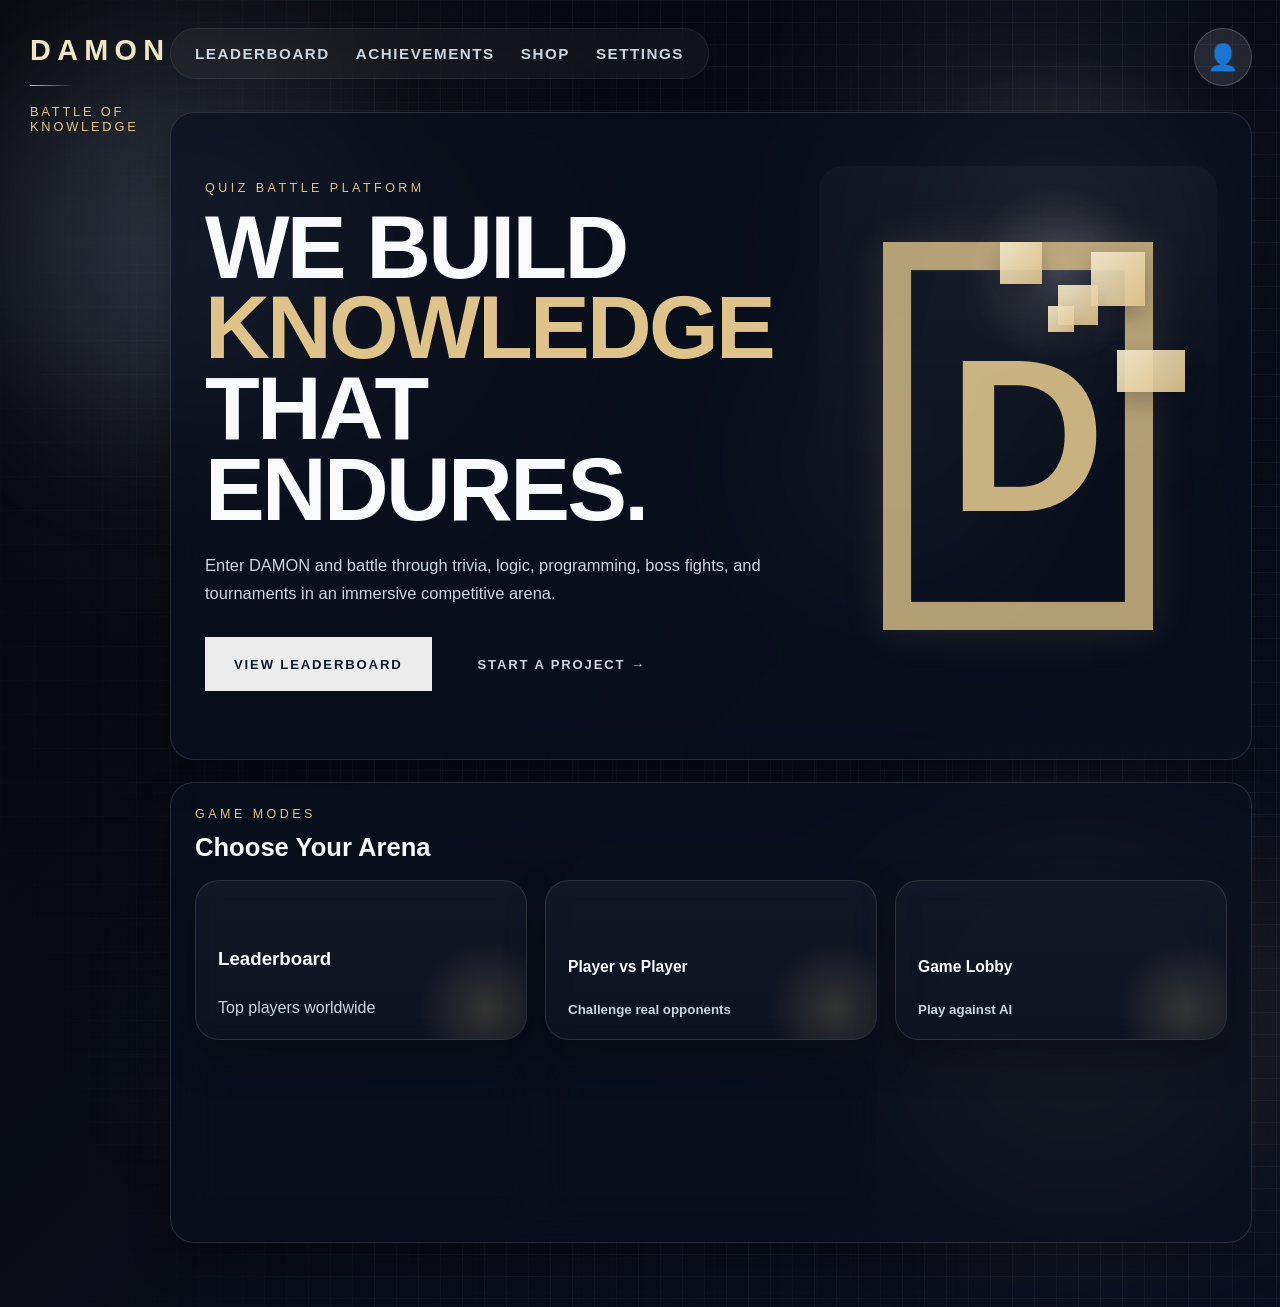
==== commit 1a8d8516: "feat: add premium interactive UI refresh for core game pages" ====
--- a/public/achievements.html
+++ b/public/achievements.html
@@ -6,28 +6,79 @@
   <title>DAMON - Achievements</title>
   <link rel="stylesheet" href="./styles/main.css" />
 </head>
-<body>
-  <div class="page">
-    <div class="top-bar">
-      <div>
-        <h1 style="margin:0;">Achievements & Badges</h1>
-        <p class="subtitle" style="text-align:left; margin:6px 0 0;">Unlock milestones as you play DAMON</p>
+<body data-page="achievements">
+  <div class="site-bg">
+    <div class="site-bg-grid"></div>
+    <div class="site-bg-orb orb-1"></div>
+    <div class="site-bg-orb orb-2"></div>
+    <div class="site-bg-noise"></div>
+  </div>
+
+  <div class="page-shell">
+    <aside class="brand-rail">
+      <a href="./home.html" class="brand-mark">DAMON</a>
+      <span class="brand-line"></span>
+      <p class="brand-copy">Achievement Vault</p>
+    </aside>
+
+    <main class="page-content">
+      <div class="premium-topbar">
+        <div>
+          <p class="eyebrow">PLAYER PROGRESSION</p>
+          <h1 class="page-heading">Achievements & Daily Challenges</h1>
+          <p class="page-copy">Track milestones, monitor today’s goals, and keep climbing the DAMON ladder.</p>
+        </div>
+
+        <div class="premium-actions">
+          <a class="nav-chip" href="./profile.html">Profile</a>
+          <a class="nav-chip primary" href="./home.html">Back Home</a>
+        </div>
       </div>
-      <div class="top-bar-actions">
-        <a class="card" href="settings.html">Settings</a>
-        <a class="card" href="home.html">Back Home</a>
-      </div>
-    </div>
 
-    <div id="achievementSummary" class="card achievement-summary-card"></div>
+      <section class="hero-panel hero-panel-tight">
+        <div class="hero-panel-copy">
+          <p class="eyebrow">PLAYER SUMMARY</p>
+          <h2 class="section-heading">Your progress at a glance</h2>
+          <p class="section-copy">Unlocked badges, challenge streaks, and growth status in one place.</p>
+        </div>
 
-    <section class="achievement-grid" id="achievementGrid"></section>
+        <div class="summary-spotlight-card">
+          <div class="achievement-summary-layout">
+            <div class="achievement-summary-avatar" id="achievementAvatar">🦸</div>
+            <div>
+              <h2 id="achievementUsername" style="margin:0;">Player</h2>
+              <p id="achievementSummaryText" style="margin:8px 0 0;">Summary loading...</p>
+            </div>
+          </div>
+        </div>
+      </section>
+
+      <section class="content-panel">
+        <div class="panel-head">
+          <div>
+            <p class="eyebrow">TODAY</p>
+            <h2 class="section-heading">Daily Challenges</h2>
+          </div>
+        </div>
+        <div id="dailyChallengeGrid" class="daily-challenge-grid"></div>
+      </section>
+
+      <section class="content-panel">
+        <div class="panel-head">
+          <div>
+            <p class="eyebrow">COLLECTION</p>
+            <h2 class="section-heading">Achievements</h2>
+          </div>
+        </div>
+        <div id="achievementGrid" class="achievement-grid"></div>
+      </section>
+    </main>
   </div>
 
   <script src="./js/app-state.js"></script>
   <script src="./js/global-ui.js"></script>
-  <script src="/js/theme.js"></script>
-  <script src="/js/audio.js"></script>
+  <script src="./js/theme.js"></script>
+  <script src="./js/audio.js"></script>
   <script src="./js/achievements.js"></script>
 </body>
 </html>
--- a/public/styles/main.css
+++ b/public/styles/main.css
@@ -1,67 +1,58 @@
-/* =========================
-   DAMON PRO UI - MAIN CSS
-   Full clean replacement
-========================= */
-
 * {
   box-sizing: border-box;
 }
 
 :root {
-  --bg: #081120;
-  --bg-secondary: #0f172a;
-  --card: rgba(15, 23, 42, 0.72);
-  --card-strong: rgba(15, 23, 42, 0.9);
+  --bg: #05070d;
+  --bg-2: #0b1020;
+  --card: rgba(11, 17, 30, 0.7);
+  --card-strong: rgba(8, 12, 23, 0.88);
   --card-soft: rgba(255, 255, 255, 0.06);
   --border: rgba(255, 255, 255, 0.12);
   --text: #f8fafc;
   --text-soft: #cbd5e1;
-  --text-muted: #94a3b8;
-  --accent: #facc15;
-  --accent-2: #38bdf8;
-  --accent-3: #a855f7;
+  --text-muted: #8da2be;
+  --accent: #dec48b;
+  --accent-2: #efe6c8;
+  --accent-3: #8fb9ff;
   --success: #22c55e;
   --danger: #ef4444;
   --warning: #f59e0b;
   --shadow: 0 18px 40px rgba(0, 0, 0, 0.28);
-  --shadow-soft: 0 12px 28px rgba(0, 0, 0, 0.18);
-  --radius: 20px;
+  --shadow-soft: 0 10px 24px rgba(0, 0, 0, 0.22);
+  --radius: 22px;
 }
 
 body[data-theme="light"] {
   --bg: #eef4ff;
-  --bg-secondary: #dbeafe;
-  --card: rgba(255, 255, 255, 0.85);
-  --card-strong: rgba(255, 255, 255, 0.96);
-  --card-soft: rgba(15, 23, 42, 0.04);
-  --border: rgba(15, 23, 42, 0.08);
+  --bg-2: #d8e6ff;
+  --card: rgba(255, 255, 255, 0.78);
+  --card-strong: rgba(255, 255, 255, 0.94);
+  --card-soft: rgba(10, 20, 40, 0.05);
+  --border: rgba(15, 23, 42, 0.1);
   --text: #0f172a;
   --text-soft: #334155;
   --text-muted: #64748b;
-  --accent: #eab308;
-  --accent-2: #0ea5e9;
-  --accent-3: #9333ea;
-  --success: #16a34a;
-  --danger: #dc2626;
-  --warning: #d97706;
+  --accent: #9b7e43;
+  --accent-2: #705826;
+  --accent-3: #2563eb;
+  --shadow: 0 18px 40px rgba(15, 23, 42, 0.1);
+  --shadow-soft: 0 10px 24px rgba(15, 23, 42, 0.08);
 }
 
 body[data-theme="neon"] {
   --bg: #030712;
-  --bg-secondary: #020617;
-  --card: rgba(12, 18, 32, 0.78);
-  --card-strong: rgba(11, 17, 30, 0.95);
+  --bg-2: #020617;
+  --card: rgba(8, 14, 24, 0.74);
+  --card-strong: rgba(4, 9, 18, 0.92);
   --card-soft: rgba(34, 211, 238, 0.06);
-  --border: rgba(34, 211, 238, 0.16);
+  --border: rgba(34, 211, 238, 0.18);
   --text: #e6fbff;
   --text-soft: #b6f4ff;
-  --text-muted: #67e8f9;
+  --text-muted: #76d8f3;
   --accent: #22d3ee;
-  --accent-2: #a855f7;
-  --accent-3: #22c55e;
-  --success: #22c55e;
-  --danger: #fb7185;
-  --warning: #facc15;
+  --accent-2: #cffafe;
+  --accent-3: #a855f7;
 }
 
 html {
@@ -71,14 +62,16 @@
 body {
   margin: 0;
   font-family: Arial, sans-serif;
+  background:
+    radial-gradient(circle at 20% 20%, rgba(222, 196, 139, 0.08), transparent 28%),
+    radial-gradient(circle at 80% 15%, rgba(255,255,255,0.08), transparent 20%),
+    linear-gradient(135deg, var(--bg) 0%, var(--bg-2) 100%);
   color: var(--text);
   min-height: 100vh;
-  background:
-    radial-gradient(circle at top, #132347 0%, #0b1220 45%, #060b14 100%);
+  overflow-x: hidden;
   opacity: 0;
   transform: translateY(8px);
-  transition: opacity 0.35s ease, transform 0.35s ease, background 0.3s ease, color 0.3s ease;
-  overflow-x: hidden;
+  transition: opacity 0.35s ease, transform 0.35s ease, background 0.35s ease, color 0.35s ease;
 }
 
 body.page-ready {
@@ -91,170 +84,444 @@
   transform: translateY(10px);
 }
 
-body::before,
-body::after {
-  content: "";
+a {
+  color: inherit;
+  text-decoration: none;
+}
+
+.hidden {
+  display: none !important;
+}
+
+.site-bg {
   position: fixed;
+  inset: 0;
+  z-index: -10;
+  overflow: hidden;
+  pointer-events: none;
+}
+
+.site-bg-grid {
+  position: absolute;
+  inset: 0;
+  background-image:
+    linear-gradient(rgba(255,255,255,0.045) 1px, transparent 1px),
+    linear-gradient(90deg, rgba(255,255,255,0.045) 1px, transparent 1px);
+  background-size: 34px 34px;
+  mask-image: radial-gradient(circle at center, black 35%, transparent 90%);
+  opacity: 0.8;
+}
+
+.site-bg-noise {
+  position: absolute;
+  inset: 0;
+  background:
+    radial-gradient(circle at 10% 10%, rgba(255,255,255,0.04), transparent 18%),
+    radial-gradient(circle at 80% 20%, rgba(255,255,255,0.03), transparent 18%),
+    radial-gradient(circle at 20% 80%, rgba(255,255,255,0.025), transparent 14%);
+  mix-blend-mode: screen;
+  opacity: 0.7;
+}
+
+.site-bg-orb {
+  position: absolute;
   border-radius: 999px;
-  filter: blur(80px);
-  opacity: 0.2;
-  z-index: -2;
-  pointer-events: none;
+  filter: blur(90px);
+  opacity: 0.18;
   animation: floatBlob 18s ease-in-out infinite;
 }
 
-body::before {
-  width: 280px;
-  height: 280px;
-  background: var(--accent-2);
-  top: 7%;
-  left: 4%;
-}
-
-body::after {
-  width: 340px;
-  height: 340px;
+.orb-1 {
+  width: 300px;
+  height: 300px;
+  top: 8%;
+  left: 2%;
   background: var(--accent-3);
-  right: 4%;
-  bottom: 6%;
+}
+
+.orb-2 {
+  width: 360px;
+  height: 360px;
+  right: 2%;
+  bottom: 8%;
+  background: var(--accent);
   animation-delay: -9s;
 }
 
+.hero-mesh {
+  position: absolute;
+  inset: 0;
+  background:
+    radial-gradient(circle at 70% 35%, rgba(255,255,255,0.16), transparent 18%),
+    radial-gradient(circle at 84% 18%, rgba(255,255,255,0.12), transparent 12%),
+    linear-gradient(90deg, rgba(255,255,255,0.06) 1px, transparent 1px),
+    linear-gradient(rgba(255,255,255,0.06) 1px, transparent 1px);
+  background-size: auto, auto, 22px 22px, 22px 22px;
+  mask-image: linear-gradient(to right, transparent 0%, rgba(0,0,0,0.85) 35%, black 100%);
+  opacity: 0.7;
+}
+
+.page-shell {
+  width: min(1440px, 100%);
+  margin: 0 auto;
+  display: grid;
+  grid-template-columns: 170px minmax(0, 1fr);
+  min-height: 100vh;
+}
+
+.brand-rail {
+  position: sticky;
+  top: 0;
+  height: 100vh;
+  padding: 34px 18px 24px 30px;
+  display: flex;
+  flex-direction: column;
+  justify-content: flex-start;
+  gap: 18px;
+}
+
+.brand-mark {
+  font-size: 1.8rem;
+  font-weight: 900;
+  letter-spacing: 0.22em;
+  color: var(--accent-2);
+}
+
+.brand-line {
+  width: 44px;
+  height: 1px;
+  background: linear-gradient(90deg, var(--accent), transparent);
+  display: block;
+}
+
+.brand-copy {
+  margin: 0;
+  color: var(--accent);
+  letter-spacing: 0.22em;
+  font-size: 0.8rem;
+  text-transform: uppercase;
+}
+
+.page-content {
+  padding: 28px 28px 42px 0;
+}
+
 .page {
-  position: relative;
   width: min(1120px, 92%);
   margin: 0 auto;
   padding: 28px 0 48px;
 }
 
-.page::before {
-  content: "";
-  position: fixed;
-  inset: 0;
-  background-image:
-    linear-gradient(rgba(255,255,255,0.03) 1px, transparent 1px),
-    linear-gradient(90deg, rgba(255,255,255,0.03) 1px, transparent 1px);
-  background-size: 34px 34px;
-  z-index: -3;
-  mask-image: radial-gradient(circle at center, black 30%, transparent 90%);
-  pointer-events: none;
-}
-
-.center-screen {
-  min-height: 100vh;
-  display: flex;
-  align-items: center;
-  justify-content: center;
-  padding: 24px;
-}
-
-a {
-  color: inherit;
-  text-decoration: none;
-}
-
-.hidden {
-  display: none !important;
-}
-
-/* =========================
-   TYPOGRAPHY
-========================= */
-
-.title {
-  text-align: center;
-  font-size: clamp(2.2rem, 5vw, 4.4rem);
-  margin: 0 0 10px;
-  font-weight: 900;
-  letter-spacing: 0.04em;
-}
-
-.subtitle {
-  text-align: center;
-  color: var(--text-soft);
-  margin: 0 0 28px;
-}
-
-h1, h2, h3, h4, h5, h6 {
-  color: var(--text);
-}
-
-p, span, small, li {
-  color: var(--text-soft);
-}
-
-/* =========================
-   LAYOUTS
-========================= */
-
-.grid-2 {
-  display: grid;
-  grid-template-columns: 1fr 1fr;
-  gap: 20px;
-}
-
-.grid-3 {
-  display: grid;
-  grid-template-columns: repeat(3, 1fr);
-  gap: 20px;
-}
-
+.premium-topbar,
+.home-topbar,
 .top-bar {
   display: flex;
   justify-content: space-between;
-  align-items: center;
-  gap: 16px;
-  margin-bottom: 24px;
+  align-items: flex-start;
+  gap: 18px;
+  margin-bottom: 26px;
   flex-wrap: wrap;
 }
 
+.premium-actions,
 .top-bar-actions {
   display: flex;
   gap: 12px;
   flex-wrap: wrap;
 }
 
-.row-between {
-  display: flex;
-  justify-content: space-between;
-  gap: 12px;
-  align-items: center;
-}
-
-/* =========================
-   CARD SYSTEM
-========================= */
-
+.floating-nav {
+  display: inline-flex;
+  align-items: center;
+  gap: 26px;
+  padding: 16px 24px;
+  border-radius: 999px;
+  background: rgba(255,255,255,0.04);
+  border: 1px solid rgba(255,255,255,0.08);
+  backdrop-filter: blur(12px);
+  -webkit-backdrop-filter: blur(12px);
+}
+
+.floating-nav a {
+  color: var(--text-soft);
+  font-size: 0.95rem;
+  font-weight: 700;
+  letter-spacing: 0.1em;
+  text-transform: uppercase;
+  transition: color 0.2s ease, transform 0.2s ease;
+}
+
+.floating-nav a:hover {
+  color: var(--accent-2);
+  transform: translateY(-1px);
+}
+
+.nav-chip {
+  display: inline-flex;
+  align-items: center;
+  justify-content: center;
+  min-height: 48px;
+  padding: 0 22px;
+  border-radius: 999px;
+  background: rgba(255,255,255,0.05);
+  border: 1px solid rgba(255,255,255,0.08);
+  color: var(--text);
+  font-weight: 800;
+  letter-spacing: 0.12em;
+  text-transform: uppercase;
+  font-size: 0.82rem;
+  transition: transform 0.2s ease, background 0.2s ease, border-color 0.2s ease;
+}
+
+.nav-chip:hover {
+  transform: translateY(-2px);
+  background: rgba(255,255,255,0.1);
+}
+
+.nav-chip.primary {
+  background: linear-gradient(135deg, rgba(255,255,255,0.92), rgba(240,240,240,0.9));
+  color: #111827;
+  border-color: transparent;
+}
+
+.eyebrow {
+  margin: 0 0 12px;
+  color: var(--accent);
+  font-size: 0.78rem;
+  letter-spacing: 0.28em;
+  text-transform: uppercase;
+}
+
+.page-heading {
+  margin: 0;
+  font-size: clamp(2rem, 4vw, 3.8rem);
+  line-height: 0.95;
+  font-weight: 900;
+  letter-spacing: 0.02em;
+}
+
+.page-copy,
+.section-copy,
+.subtitle,
+p,
+span,
+small,
+li {
+  color: var(--text-soft);
+}
+
+.page-copy {
+  max-width: 760px;
+  margin: 14px 0 0;
+  line-height: 1.7;
+  font-size: 1rem;
+}
+
+.section-heading {
+  margin: 0;
+  font-size: clamp(1.25rem, 2vw, 2rem);
+  font-weight: 900;
+}
+
+.mini-section-title {
+  margin: 0 0 12px;
+  color: var(--text);
+  font-size: 1.05rem;
+}
+
+.hero-title {
+  margin: 0;
+  font-size: clamp(3.2rem, 7vw, 6.4rem);
+  line-height: 0.9;
+  font-weight: 900;
+  letter-spacing: -0.03em;
+  text-transform: uppercase;
+  max-width: 760px;
+}
+
+.hero-title span {
+  color: var(--accent);
+}
+
+.hero-description {
+  max-width: 560px;
+  margin: 22px 0 0;
+  line-height: 1.7;
+  font-size: 1.03rem;
+}
+
+.hero-cta-row {
+  display: flex;
+  gap: 18px;
+  align-items: center;
+  flex-wrap: wrap;
+  margin-top: 30px;
+}
+
+.hero-primary-link,
+.hero-secondary-link {
+  min-height: 54px;
+  padding: 0 28px;
+  border-radius: 0;
+  border: 1px solid rgba(255,255,255,0.1);
+  display: inline-flex;
+  align-items: center;
+  justify-content: center;
+  font-weight: 900;
+  letter-spacing: 0.14em;
+  text-transform: uppercase;
+  font-size: 0.82rem;
+  transition: transform 0.2s ease, background 0.2s ease;
+}
+
+.hero-primary-link {
+  background: rgba(255,255,255,0.92);
+  color: #111827;
+}
+
+.hero-secondary-link {
+  background: transparent;
+  color: var(--text-soft);
+  border: none;
+  box-shadow: none;
+}
+
+.hero-secondary-link:hover,
+.hero-primary-link:hover {
+  transform: translateY(-2px);
+}
+
+.hero-panel,
+.content-panel,
 .card {
+  position: relative;
   background: var(--card);
   border: 1px solid var(--border);
-  border-radius: var(--radius);
-  padding: 22px;
+  border-radius: 24px;
   box-shadow: var(--shadow);
   backdrop-filter: blur(14px);
   -webkit-backdrop-filter: blur(14px);
+}
+
+.hero-panel {
+  padding: 34px;
+  overflow: hidden;
+  margin-bottom: 22px;
+}
+
+.hero-panel-tight {
+  display: grid;
+  grid-template-columns: 1.1fr 0.9fr;
+  gap: 18px;
+  align-items: center;
+}
+
+.hero-panel-center {
+  text-align: center;
+}
+
+.center-copy {
+  display: flex;
+  flex-direction: column;
+  align-items: center;
+}
+
+.hero-panel-copy {
+  position: relative;
+  z-index: 2;
+}
+
+.content-panel {
+  padding: 24px;
+  margin-bottom: 22px;
+}
+
+.panel-head,
+.leaderboard-toolbar {
+  display: flex;
+  justify-content: space-between;
+  align-items: center;
+  gap: 16px;
+  flex-wrap: wrap;
+  margin-bottom: 18px;
+}
+
+.card {
+  padding: 22px;
   transition: transform 0.22s ease, box-shadow 0.22s ease, border-color 0.22s ease, background 0.25s ease;
 }
 
 .card:hover {
-  transform: translateY(-3px);
-  box-shadow: 0 24px 45px rgba(0, 0, 0, 0.3);
+  transform: translateY(-4px);
   border-color: rgba(255,255,255,0.18);
-}
-
-.card h2,
-.card h3,
-.card strong {
-  color: var(--text);
-}
-
-.card p {
-  color: var(--text-soft);
-}
-
-/* =========================
-   FORM ELEMENTS
-========================= */
+  box-shadow: 0 24px 44px rgba(0,0,0,0.32);
+}
+
+.summary-spotlight-card {
+  padding: 22px;
+  border-radius: 20px;
+  background: linear-gradient(135deg, rgba(255,255,255,0.06), rgba(222,196,139,0.08));
+  border: 1px solid rgba(255,255,255,0.08);
+}
+
+.home-hero-panel {
+  display: grid;
+  grid-template-columns: minmax(0, 1.2fr) minmax(320px, 0.8fr);
+  gap: 18px;
+  align-items: center;
+  min-height: 72vh;
+}
+
+.hero-copy-max {
+  max-width: 820px;
+}
+
+.hero-art-card {
+  position: relative;
+  min-height: 540px;
+  border-radius: 24px;
+  overflow: hidden;
+  background:
+    radial-gradient(circle at 60% 20%, rgba(255,255,255,0.16), transparent 18%),
+    linear-gradient(180deg, rgba(255,255,255,0.03), transparent 65%);
+}
+
+.hero-logo-frame {
+  position: absolute;
+  inset: 14% 16%;
+  border: 28px solid rgba(222, 196, 139, 0.8);
+  display: flex;
+  align-items: center;
+  justify-content: center;
+  box-shadow:
+    inset 0 0 0 1px rgba(255,255,255,0.06),
+    0 0 40px rgba(222,196,139,0.12);
+}
+
+.hero-logo-core {
+  font-size: clamp(8rem, 17vw, 14rem);
+  font-weight: 900;
+  color: rgba(222,196,139,0.9);
+  letter-spacing: -0.08em;
+}
+
+.hero-pixel {
+  position: absolute;
+  background: linear-gradient(135deg, rgba(239,230,200,0.95), rgba(222,196,139,0.9));
+  box-shadow: 0 10px 22px rgba(0,0,0,0.22);
+  animation: pixelFloat 7s ease-in-out infinite;
+}
+
+.hero-pixel-1 { width: 54px; height: 54px; top: 16%; right: 18%; animation-delay: 0s; }
+.hero-pixel-2 { width: 40px; height: 40px; top: 22%; right: 30%; animation-delay: -1s; }
+.hero-pixel-3 { width: 68px; height: 42px; top: 34%; right: 8%; animation-delay: -2.2s; }
+.hero-pixel-4 { width: 26px; height: 26px; top: 26%; right: 36%; animation-delay: -3.1s; }
+.hero-pixel-5 { width: 42px; height: 42px; top: 14%; right: 44%; animation-delay: -4.2s; }
+
+@keyframes pixelFloat {
+  0%, 100% { transform: translateY(0) translateX(0) rotate(0deg); }
+  50% { transform: translateY(-12px) translateX(8px) rotate(4deg); }
+}
 
 label {
   display: block;
@@ -267,12 +534,12 @@
 select,
 textarea {
   width: 100%;
-  padding: 12px 14px;
-  border-radius: 12px;
+  padding: 13px 14px;
+  border-radius: 14px;
   border: 1px solid rgba(255,255,255,0.08);
   outline: none;
   margin-bottom: 12px;
-  background: rgba(255,255,255,0.08);
+  background: rgba(255,255,255,0.06);
   color: var(--text);
   transition: border-color 0.2s ease, background 0.2s ease, transform 0.2s ease;
 }
@@ -285,40 +552,40 @@
 input:focus,
 select:focus,
 textarea:focus {
-  border-color: var(--accent-2);
-  background: rgba(255,255,255,0.12);
+  border-color: var(--accent-3);
+  background: rgba(255,255,255,0.1);
   transform: translateY(-1px);
 }
 
 select option {
-  color: #0f172a;
+  color: #111827;
 }
 
 button {
   border: none;
-  border-radius: 12px;
+  border-radius: 14px;
   padding: 12px 18px;
   font-weight: 800;
   cursor: pointer;
-  background: linear-gradient(135deg, var(--accent), #fde68a);
+  background: linear-gradient(135deg, var(--accent), var(--accent-2));
   color: #111827;
-  transition: transform 0.18s ease, box-shadow 0.18s ease, opacity 0.18s ease;
-  box-shadow: 0 8px 18px rgba(250, 204, 21, 0.22);
+  transition: transform 0.18s ease, box-shadow 0.18s ease, opacity 0.18s ease, background 0.18s ease;
+  box-shadow: 0 8px 18px rgba(222, 196, 139, 0.18);
 }
 
 button:hover {
   transform: translateY(-2px);
-  box-shadow: 0 12px 22px rgba(250, 204, 21, 0.28);
+  box-shadow: 0 12px 24px rgba(222, 196, 139, 0.22);
 }
 
 button.secondary {
-  background: rgba(255,255,255,0.1);
+  background: rgba(255,255,255,0.08);
   color: var(--text);
   box-shadow: none;
 }
 
 button.secondary:hover {
-  background: rgba(255,255,255,0.16);
+  background: rgba(255,255,255,0.14);
 }
 
 button:disabled {
@@ -332,103 +599,135 @@
   display: inline-flex;
   align-items: center;
   justify-content: center;
-  padding: 12px 18px;
-  border-radius: 12px;
+  min-height: 46px;
+  padding: 0 16px;
+  border-radius: 14px;
   font-weight: 800;
-  background: rgba(255,255,255,0.1);
+  background: rgba(255,255,255,0.08);
   color: var(--text);
   transition: transform 0.18s ease, background 0.18s ease;
 }
 
 .button-link:hover {
   transform: translateY(-2px);
-  background: rgba(255,255,255,0.16);
-}
-
-/* =========================
-   MESSAGE BOX
-========================= */
+  background: rgba(255,255,255,0.14);
+}
 
 .message-box {
   margin: 0 0 20px;
-  padding: 14px;
-  border-radius: 12px;
+  padding: 14px 16px;
+  border-radius: 14px;
   display: none;
   font-weight: 700;
 }
 
 .message-box.success {
   display: block;
-  background: rgba(34,197,94,0.18);
+  background: rgba(34,197,94,0.16);
   border: 1px solid var(--success);
   color: #dcfce7;
 }
 
 .message-box.error {
   display: block;
-  background: rgba(239,68,68,0.18);
+  background: rgba(239,68,68,0.16);
   border: 1px solid var(--danger);
   color: #fee2e2;
 }
 
-/* =========================
-   HOME / HERO / PROFILE MENU
-========================= */
-
-.home-topbar {
+.grid-2 {
+  display: grid;
+  grid-template-columns: 1fr 1fr;
+  gap: 18px;
+}
+
+.grid-3 {
+  display: grid;
+  grid-template-columns: repeat(3, 1fr);
+  gap: 18px;
+}
+
+.row-between {
   display: flex;
   justify-content: space-between;
+  gap: 12px;
+  align-items: center;
+}
+
+.home-main-grid {
+  margin-top: 8px;
+}
+
+.mode-card-link {
+  display: block;
+}
+
+.hero-button {
+  min-height: 160px;
+  display: flex;
+  flex-direction: column;
+  justify-content: flex-end;
   align-items: flex-start;
-  margin-bottom: 24px;
-}
-
-.home-hero {
-  margin-bottom: 28px;
-}
-
-.home-main-title {
-  text-align: center;
-  margin-bottom: 10px;
-}
-
-.home-main-subtitle {
-  text-align: center;
-}
-
-.home-main-grid {
-  margin-top: 18px;
-}
-
-.hero-button {
-  min-height: 150px;
-  display: flex;
-  flex-direction: column;
-  justify-content: center;
-  align-items: center;
-  gap: 8px;
-  text-align: center;
+  gap: 10px;
+  text-align: left;
   position: relative;
   overflow: hidden;
-}
-
-.hero-button::before {
-  content: "";
+  width: 100%;
+}
+
+.premium-mode-card {
+  background:
+    linear-gradient(180deg, rgba(255,255,255,0.035), rgba(255,255,255,0.015)),
+    var(--card);
+}
+
+.tile-glow {
   position: absolute;
-  inset: auto -20% -45% auto;
+  inset: auto -30px -40px auto;
   width: 140px;
   height: 140px;
-  background: rgba(255,255,255,0.06);
   border-radius: 999px;
+  background: radial-gradient(circle, rgba(222,196,139,0.18), transparent 68%);
   pointer-events: none;
 }
 
-.hero-button h3 {
-  margin: 0;
-  font-size: 1.2rem;
+.hero-button h3,
+.hero-button p,
+.category-tile h3,
+.category-tile p,
+.boss-card h3,
+.boss-card p,
+.progress-card h3,
+.progress-card p,
+.history-item p,
+.leaderboard-item p,
+.h2h-item p,
+.profile-stat-box p,
+.stats-box p,
+.reward-player-card p,
+.mini-info-card,
+.daily-result-item p,
+.daily-player-card p,
+.daily-login-status p,
+.inventory-item,
+.achievement-popup p {
+  position: relative;
+  z-index: 2;
+}
+
+.hero-button h3,
+.category-tile h3,
+.boss-card h3,
+.section-heading,
+.page-heading,
+h1, h2, h3, h4, h5, h6,
+strong {
   color: var(--text);
 }
 
-.hero-button p {
+.hero-button p,
+.category-tile p,
+.boss-card p {
   margin: 0;
   color: var(--text-soft);
 }
@@ -441,7 +740,7 @@
   width: 58px;
   height: 58px;
   border-radius: 999px;
-  background: rgba(255,255,255,0.12);
+  background: rgba(255,255,255,0.1);
   color: var(--text);
   border: 1px solid rgba(255,255,255,0.18);
   display: flex;
@@ -453,7 +752,7 @@
 }
 
 .profile-toggle-btn:hover {
-  background: rgba(255,255,255,0.18);
+  background: rgba(255,255,255,0.16);
 }
 
 .profile-dropdown {
@@ -463,7 +762,7 @@
   width: 340px;
   background: var(--card-strong);
   border: 1px solid var(--border);
-  border-radius: 16px;
+  border-radius: 18px;
   padding: 18px;
   box-shadow: var(--shadow);
   z-index: 30;
@@ -497,6 +796,15 @@
   gap: 12px;
 }
 
+.profile-mini-avatar,
+.hero-pill,
+.profile-page-avatar,
+.dashboard-hero-avatar,
+.stats-hero-avatar,
+.achievement-summary-avatar {
+  box-shadow: inset 0 0 0 1px rgba(255,255,255,0.08);
+}
+
 .profile-mini-avatar {
   width: 52px;
   height: 52px;
@@ -508,18 +816,14 @@
   font-size: 1.6rem;
 }
 
+.avatar-grid {
+  display: grid;
+  grid-template-columns: repeat(4, 1fr);
+  gap: 12px;
+}
+
 .compact-avatar-grid {
   grid-template-columns: repeat(4, 1fr);
-}
-
-/* =========================
-   AVATAR SYSTEM
-========================= */
-
-.avatar-grid {
-  display: grid;
-  grid-template-columns: repeat(4, 1fr);
-  gap: 12px;
 }
 
 .avatar-option {
@@ -545,24 +849,11 @@
   background: rgba(34,197,94,0.18);
 }
 
-.hero-pill,
-.hero-avatar,
-.profile-page-avatar,
-.dashboard-hero-avatar,
-.stats-hero-avatar,
-.achievement-summary-avatar {
-  box-shadow: inset 0 0 0 1px rgba(255,255,255,0.08);
-}
-
-/* =========================
-   PROFILE / STATS / HERO BLOCKS
-========================= */
-
 .hero-pill {
   width: 88px;
   height: 88px;
   border-radius: 999px;
-  background: rgba(255,255,255,0.1);
+  background: rgba(255,255,255,0.08);
   display: flex;
   align-items: center;
   justify-content: center;
@@ -570,70 +861,26 @@
   margin: 0 auto 12px;
 }
 
-.profile-page-card,
-.settings-card {
-  max-width: 900px;
-  margin: 0 auto 20px;
-}
-
-.profile-page-header,
-.stats-hero-layout,
-.dashboard-hero-layout,
-.achievement-summary-layout {
-  display: flex;
-  align-items: center;
-  gap: 18px;
-}
-
-.profile-page-avatar {
-  width: 96px;
-  height: 96px;
-  border-radius: 999px;
-  background: rgba(255,255,255,0.12);
-  display: flex;
-  align-items: center;
-  justify-content: center;
-  font-size: 3rem;
-}
-
-.profile-stats-grid {
-  margin-top: 20px;
-}
-
-.profile-stat-box,
-.stats-box,
-.dashboard-kpi-card {
-  background: rgba(255,255,255,0.07);
-  border-radius: 16px;
-  padding: 18px;
-  text-align: center;
-}
-
-.profile-stat-box h3,
-.stats-box h3 {
-  margin-top: 0;
-  margin-bottom: 10px;
-  color: var(--text);
-}
-
-.profile-stat-box p,
-.stats-box p {
-  margin: 0;
-  font-size: 1.8rem;
-  font-weight: 800;
-  color: var(--accent);
-}
-
-/* =========================
-   LOBBY / MATCH / GAME
-========================= */
-
-.vs-layout,
 .score-grid {
   display: grid;
   grid-template-columns: 1fr auto 1fr;
   gap: 18px;
   align-items: center;
+}
+
+.premium-score-grid {
+  gap: 26px;
+}
+
+.score-card {
+  text-align: center;
+}
+
+.premium-player-card {
+  padding: 22px;
+  border-radius: 18px;
+  background: rgba(255,255,255,0.03);
+  border: 1px solid rgba(255,255,255,0.06);
 }
 
 .vs-text {
@@ -643,34 +890,113 @@
   text-align: center;
 }
 
-.player-card,
-.score-card {
+.premium-vs-text {
+  font-size: 2.8rem;
+  letter-spacing: 0.08em;
+}
+
+.arena-stage {
+  overflow: hidden;
+}
+
+.arena-stage-glow {
+  position: absolute;
+  inset: 0;
+  background:
+    radial-gradient(circle at top right, rgba(255,255,255,0.08), transparent 26%),
+    radial-gradient(circle at bottom right, rgba(34,197,94,0.08), transparent 22%),
+    radial-gradient(circle at left center, rgba(168,85,247,0.08), transparent 20%);
+  pointer-events: none;
+}
+
+.arena-status-bar {
   text-align: center;
-}
-
-.category-tile {
-  min-height: 150px;
-  cursor: pointer;
+  margin-top: 20px;
+}
+
+.bot-personality-text {
+  text-align: center;
+  margin-top: 12px;
+  color: var(--accent);
+  font-weight: 800;
+}
+
+.streak-banner {
+  margin: 16px auto 0;
+  text-align: center;
+  padding: 12px 16px;
+  border-radius: 14px;
+  background: rgba(222, 196, 139, 0.16);
+  border: 1px solid rgba(222, 196, 139, 0.35);
+  color: var(--accent-2);
+  font-weight: 800;
+  max-width: 520px;
+  opacity: 0;
+  transform: translateY(-6px);
+  transition: opacity 0.25s ease, transform 0.25s ease;
+}
+
+.streak-banner-show {
+  opacity: 1;
+  transform: translateY(0);
+}
+
+.powerups-panel {
+  margin-top: 18px;
+  background: rgba(255,255,255,0.04);
+  border-radius: 18px;
+  padding: 16px;
+}
+
+.premium-powerup-panel {
+  border: 1px solid rgba(255,255,255,0.06);
+}
+
+.compact-head {
+  margin-bottom: 12px;
+}
+
+.powerup-grid {
+  display: grid;
+  grid-template-columns: repeat(4, 1fr);
+  gap: 12px;
+}
+
+.powerup-btn {
+  background: rgba(255,255,255,0.08);
+  color: var(--text);
+  box-shadow: none;
+  min-height: 72px;
   display: flex;
   flex-direction: column;
   justify-content: center;
   align-items: center;
-  gap: 8px;
-  text-align: center;
-}
-
-.category-tile.active {
-  outline: 2px solid var(--success);
-  background: rgba(34,197,94,0.12);
+  gap: 6px;
+}
+
+.powerup-btn span {
+  font-size: 1rem;
+  font-weight: 900;
+  color: var(--accent);
+}
+
+.powerup-btn.active {
+  outline: 2px solid var(--accent);
+  background: rgba(222, 196, 139, 0.18);
 }
 
 .question-box {
   margin-top: 24px;
-  background: rgba(255,255,255,0.08);
-  border-radius: 16px;
-  padding: 22px;
-  min-height: 140px;
+  background: rgba(255,255,255,0.06);
+  border-radius: 18px;
+  padding: 26px;
+  min-height: 160px;
   text-align: center;
+  border: 1px solid rgba(255,255,255,0.06);
+}
+
+.premium-question-box {
+  position: relative;
 }
 
 .question-box,
@@ -696,14 +1022,15 @@
 }
 
 .answer-btn {
-  background: rgba(51, 65, 85, 0.92);
+  background: rgba(51, 65, 85, 0.9);
   color: #f8fafc;
-  min-height: 62px;
+  min-height: 68px;
   box-shadow: none;
+  border: 1px solid rgba(255,255,255,0.04);
 }
 
 .answer-btn:hover {
-  background: rgba(71, 85, 105, 0.98);
+  background: rgba(71, 85, 105, 0.95);
 }
 
 .answer-btn.correct {
@@ -716,16 +1043,42 @@
   color: white;
 }
 
+.answer-btn.faded {
+  opacity: 0.28;
+  pointer-events: none;
+  transform: scale(0.98);
+}
+
 .timer {
   text-align: center;
-  color: var(--accent-2);
+  color: var(--accent-3);
   font-weight: 800;
-  margin-top: 12px;
-}
-
-/* =========================
-   DIFFICULTY
-========================= */
+  margin-top: 10px;
+}
+
+.category-grid .category-tile,
+.difficulty-btn,
+.personality-btn {
+  box-shadow: none;
+}
+
+.category-tile {
+  min-height: 150px;
+  cursor: pointer;
+  display: flex;
+  flex-direction: column;
+  justify-content: flex-end;
+  align-items: flex-start;
+  gap: 8px;
+  text-align: left;
+  position: relative;
+  overflow: hidden;
+}
+
+.category-tile.active {
+  outline: 2px solid var(--success);
+  background: rgba(34,197,94,0.12);
+}
 
 .difficulty-grid {
   display: grid;
@@ -734,65 +1087,149 @@
   margin-top: 14px;
 }
 
-.difficulty-btn {
+.difficulty-btn,
+.personality-btn {
   background: rgba(51, 65, 85, 0.92);
   color: var(--text);
-  min-height: 96px;
+  min-height: 104px;
   display: flex;
   flex-direction: column;
   gap: 8px;
   justify-content: center;
   align-items: center;
   text-align: center;
-  box-shadow: none;
-}
-
-.difficulty-btn span {
+}
+
+.difficulty-btn span,
+.personality-btn span {
   font-size: 0.9rem;
   color: var(--text-soft);
 }
 
-.difficulty-btn.active {
+.difficulty-btn.active,
+.personality-btn.active {
   outline: 2px solid var(--success);
-  background: rgba(34,197,94,0.18);
-}
-
-/* =========================
-   RESULT CARD / MEDALS
-========================= */
-
-.result-polish-card {
+  background: rgba(34, 197, 94, 0.18);
+}
+
+.personality-grid {
+  display: grid;
+  grid-template-columns: repeat(2, 1fr);
+  gap: 14px;
+  margin-top: 12px;
+}
+
+.arena-enter-card {
   text-align: center;
 }
 
-.result-badge {
-  font-size: 3.5rem;
+.premium-center-button button {
+  min-width: 220px;
+  min-height: 56px;
+}
+
+.progress-summary {
+  margin-top: 18px;
+}
+
+.progress-grid {
+  display: grid;
+  grid-template-columns: 1fr 1fr;
+  gap: 14px;
+  margin-top: 14px;
+}
+
+.progress-card {
+  background: rgba(255, 255, 255, 0.08);
+  border-radius: 16px;
+  padding: 16px;
+  text-align: left;
+  border: 1px solid rgba(255, 255, 255, 0.08);
+}
+
+.progress-card h3 {
+  margin-top: 0;
+  margin-bottom: 12px;
+}
+
+.progress-card p {
+  margin: 8px 0;
+}
+
+.xp-bar-card {
+  margin-top: 12px;
+}
+
+.xp-bar-header {
+  display: flex;
+  justify-content: space-between;
+  gap: 12px;
+  font-size: 0.95rem;
+  color: var(--text);
   margin-bottom: 8px;
 }
 
-.result-meta-text {
-  color: var(--text-soft);
-  margin-top: 8px;
-}
-
-.result-actions {
-  display: flex;
+.xp-bar-track {
+  width: 100%;
+  height: 14px;
+  border-radius: 999px;
+  background: rgba(255,255,255,0.08);
+  overflow: hidden;
+}
+
+.xp-bar-fill {
+  height: 100%;
+  width: 0%;
+  border-radius: 999px;
+  background: linear-gradient(90deg, var(--accent-3), var(--success), var(--accent));
+  transition: width 1.2s ease;
+}
+
+.compact-xp-bar {
+  margin-top: 10px;
+}
+
+.profile-badge-row,
+.leaderboard-badges {
+  display: flex;
+  gap: 10px;
+  flex-wrap: wrap;
+}
+
+.rank-badge,
+.title-badge,
+.level-badge,
+.reward-chip {
+  display: inline-flex;
+  align-items: center;
   justify-content: center;
-  gap: 12px;
-  flex-wrap: wrap;
-  margin-top: 16px;
-}
-
-/* =========================
-   HISTORY / LEADERBOARD / H2H
-========================= */
-
+  padding: 8px 12px;
+  border-radius: 999px;
+  font-weight: 800;
+  font-size: 0.9rem;
+}
+
+.rank-badge {
+  background: rgba(222, 196, 139, 0.14);
+  color: var(--accent-2);
+  border: 1px solid rgba(222, 196, 139, 0.26);
+}
+
+.title-badge {
+  background: rgba(143, 185, 255, 0.14);
+  color: #dbeafe;
+  border: 1px solid rgba(143, 185, 255, 0.24);
+}
+
+.level-badge {
+  background: rgba(34, 197, 94, 0.14);
+  color: #bbf7d0;
+  border: 1px solid rgba(34, 197, 94, 0.24);
+}
+
+.leaderboard-list,
 .history-list,
-.leaderboard-list,
-.h2h-list,
-.stats-breakdown-list,
-.insights-list,
-.chart-bars {
+.h2h-list {
   display: grid;
   gap: 14px;
 }
@@ -802,166 +1239,95 @@
 .h2h-item,
 .stats-breakdown-item,
 .insight-item {
-  background: rgba(255,255,255,0.08);
-  border-radius: 14px;
-  padding: 14px;
-}
-
-.history-item strong,
-.leaderboard-item strong,
-.h2h-item strong,
-.stats-breakdown-item strong {
-  color: var(--text);
-}
-
-.history-item p,
-.leaderboard-item p,
-.h2h-item p,
-.stats-breakdown-item span,
-.insight-item {
-  color: var(--text-soft);
-}
-
-.leaderboard-toolbar {
-  display: flex;
-  justify-content: space-between;
-  align-items: center;
-  gap: 16px;
-  flex-wrap: wrap;
-  margin-bottom: 16px;
-}
-
-.leaderboard-filters {
-  display: flex;
-  gap: 10px;
-  flex-wrap: wrap;
-}
-
-/* =========================
-   SETTINGS
-========================= */
-
-.polished-settings-card {
-  padding: 24px;
-}
-
-.settings-header {
-  display: flex;
-  justify-content: space-between;
-  align-items: center;
-  gap: 16px;
-  margin-bottom: 20px;
-}
-
-.settings-icon-box {
-  width: 70px;
-  height: 70px;
-  border-radius: 18px;
-  background: rgba(255,255,255,0.08);
-  display: flex;
-  align-items: center;
-  justify-content: center;
-  font-size: 2rem;
-}
-
-.settings-grid {
-  margin-top: 10px;
-}
-
-.settings-option-box {
-  background: rgba(255,255,255,0.06);
+  background: rgba(255,255,255,0.07);
   border-radius: 16px;
   padding: 16px;
-}
-
-.settings-option-box label,
-.settings-option-box h3,
-.settings-option-box p {
-  color: var(--text);
-}
-
-.settings-actions {
-  display: flex;
-  gap: 12px;
-  flex-wrap: wrap;
-  margin-top: 18px;
-}
-
-.danger-card button:last-child {
-  background: var(--danger);
-  color: white;
-}
-
-/* =========================
-   ACHIEVEMENTS
-========================= */
+  border: 1px solid rgba(255,255,255,0.06);
+}
+
+.podium-card {
+  overflow: hidden;
+}
+
+.podium-wrap {
+  display: grid;
+  grid-template-columns: 1fr 1.1fr 1fr;
+  gap: 18px;
+  align-items: end;
+  margin-top: 20px;
+}
+
+.podium-player {
+  text-align: center;
+  background: rgba(255,255,255,0.06);
+  border: 1px solid rgba(255,255,255,0.1);
+  border-radius: 18px;
+  padding: 18px 14px 0;
+  position: relative;
+}
+
+.podium-medal {
+  font-size: 2rem;
+  margin-bottom: 10px;
+}
+
+.podium-avatar {
+  font-size: 2.2rem;
+  margin-bottom: 10px;
+}
+
+.podium-player h3 {
+  margin: 0 0 8px;
+}
+
+.podium-player p {
+  margin: 4px 0;
+}
+
+.podium-block {
+  margin-top: 14px;
+  border-radius: 16px 16px 0 0;
+  font-weight: 900;
+  display: flex;
+  align-items: center;
+  justify-content: center;
+  color: #0f172a;
+}
+
+.podium-block-1 {
+  height: 130px;
+  background: linear-gradient(180deg, #f4e6b9, #dec48b);
+}
+
+.podium-block-2 {
+  height: 100px;
+  background: linear-gradient(180deg, #e2e8f0, #cbd5e1);
+}
+
+.podium-block-3 {
+  height: 80px;
+  background: linear-gradient(180deg, #fdba74, #fb923c);
+}
+
+.podium-rank-1 {
+  transform: translateY(-8px);
+}
 
 .achievement-summary-card {
   margin-bottom: 20px;
 }
 
-.achievement-summary-avatar {
-  width: 74px;
-  height: 74px;
-  border-radius: 999px;
-  background: rgba(255,255,255,0.12);
-  display: flex;
-  align-items: center;
-  justify-content: center;
-  font-size: 2.3rem;
-}
-
-.achievement-grid {
-  display: grid;
-  grid-template-columns: repeat(3, 1fr);
+.achievement-summary-layout,
+.profile-page-header,
+.stats-hero-layout,
+.dashboard-hero-layout {
+  display: flex;
+  align-items: center;
   gap: 18px;
 }
 
-.achievement-card {
-  text-align: center;
-  transition: transform 0.2s ease, opacity 0.2s ease;
-}
-
-.achievement-card:hover {
-  transform: translateY(-4px);
-}
-
-.achievement-icon {
-  font-size: 2.2rem;
-  margin-bottom: 10px;
-}
-
-.achievement-status {
-  margin-top: 12px;
-  font-weight: 800;
-}
-
-.achievement-unlocked {
-  border: 1px solid rgba(34,197,94,0.4);
-  background: rgba(34,197,94,0.08);
-}
-
-.achievement-unlocked .achievement-status {
-  color: var(--success);
-}
-
-.achievement-locked {
-  opacity: 0.74;
-}
-
-.achievement-locked .achievement-status {
-  color: var(--text-muted);
-}
-
-/* =========================
-   DASHBOARD / ANALYTICS
-========================= */
-
-.dashboard-hero-card,
-.stats-hero-card {
-  margin-bottom: 20px;
-}
-
+.achievement-summary-avatar,
+.profile-page-avatar,
 .dashboard-hero-avatar,
 .stats-hero-avatar {
   width: 82px;
@@ -974,119 +1340,370 @@
   font-size: 2.5rem;
 }
 
-.dashboard-kpi-grid,
-.stats-grid {
+.daily-challenge-grid {
   display: grid;
   grid-template-columns: repeat(3, 1fr);
   gap: 18px;
 }
 
-.dashboard-kpi-card {
+.daily-challenge-card {
+  text-align: center;
+}
+
+.daily-challenge-icon {
+  font-size: 2rem;
+  margin-bottom: 10px;
+}
+
+.daily-challenge-status {
+  margin-top: 12px;
+  font-weight: 800;
+}
+
+.daily-complete {
+  border: 1px solid rgba(34,197,94,0.38);
+  background: rgba(34,197,94,0.08);
+}
+
+.daily-complete .daily-challenge-status {
+  color: var(--success);
+}
+
+.daily-incomplete .daily-challenge-status {
+  color: var(--text-soft);
+}
+
+.achievement-grid {
+  display: grid;
+  grid-template-columns: repeat(3, 1fr);
+  gap: 18px;
+}
+
+.achievement-card {
+  text-align: center;
+  transition: transform 0.2s ease, opacity 0.2s ease;
+}
+
+.achievement-card:hover {
+  transform: translateY(-4px);
+}
+
+.achievement-icon {
+  font-size: 2.2rem;
+  margin-bottom: 10px;
+}
+
+.achievement-status {
+  margin-top: 12px;
+  font-weight: 800;
+}
+
+.achievement-unlocked {
+  border: 1px solid rgba(34,197,94,0.35);
+  background: rgba(34,197,94,0.08);
+}
+
+.achievement-unlocked .achievement-status {
+  color: var(--success);
+}
+
+.achievement-locked {
+  opacity: 0.74;
+}
+
+.achievement-locked .achievement-status {
+  color: var(--text-muted);
+}
+
+.boss-grid {
+  display: grid;
+  grid-template-columns: repeat(3, 1fr);
+  gap: 18px;
+}
+
+.boss-card {
+  text-align: left;
+  cursor: pointer;
+  min-height: 220px;
+}
+
+.boss-card-active {
+  border: 1px solid rgba(222, 196, 139, 0.36);
+  background: rgba(222, 196, 139, 0.08);
+}
+
+.boss-card-avatar {
+  font-size: 2.6rem;
+  margin-bottom: 10px;
+}
+
+.boss-banner {
+  margin-top: 18px;
+  padding: 14px 16px;
+  border-radius: 14px;
+  text-align: center;
+  font-weight: 800;
+  background: rgba(239, 68, 68, 0.12);
+  border: 1px solid rgba(239, 68, 68, 0.24);
+  color: #fecaca;
+}
+
+.daily-login-box {
+  background: rgba(255,255,255,0.08);
+  border-radius: 14px;
+  padding: 14px;
+}
+
+.shop-balance-card,
+.coins-card {
+  margin-bottom: 20px;
+}
+
+.shop-balance-layout {
+  display: flex;
+  align-items: center;
+  gap: 16px;
+}
+
+.shop-balance-icon {
+  width: 70px;
+  height: 70px;
+  border-radius: 18px;
+  background: rgba(222, 196, 139, 0.14);
+  display: flex;
+  align-items: center;
+  justify-content: center;
+  font-size: 2rem;
+}
+
+.shop-coins-text {
+  margin: 6px 0 0;
+  font-size: 1.4rem;
+  font-weight: 800;
+  color: var(--accent-2);
+}
+
+.shop-grid {
+  display: grid;
+  grid-template-columns: repeat(3, 1fr);
+  gap: 18px;
+}
+
+.shop-item-card {
+  text-align: center;
+}
+
+.shop-item-icon,
+.shop-avatar-preview {
+  font-size: 2.4rem;
+  margin-bottom: 12px;
+}
+
+.owned-avatar-grid {
+  display: grid;
+  grid-template-columns: repeat(4, 1fr);
+  gap: 14px;
+}
+
+.owned-avatar-card {
+  background: rgba(255,255,255,0.08);
+  border-radius: 14px;
+  padding: 14px;
+  text-align: center;
+}
+
+.owned-avatar-equipped {
+  border: 1px solid rgba(34,197,94,0.38);
+  background: rgba(34,197,94,0.1);
+}
+
+.owned-avatar-icon {
+  font-size: 2rem;
+  margin-bottom: 10px;
+}
+
+.inventory-grid {
+  display: grid;
+  grid-template-columns: repeat(4, 1fr);
+  gap: 14px;
+}
+
+.inventory-item {
+  background: rgba(255,255,255,0.08);
+  border-radius: 14px;
+  padding: 14px;
+  text-align: center;
+}
+
+.inventory-item strong {
+  display: block;
+  margin-top: 8px;
+  color: var(--accent);
+  font-size: 1.15rem;
+}
+
+.tournament-bracket {
+  display: grid;
+  gap: 18px;
+}
+
+.tournament-stage-grid {
+  display: grid;
+  grid-template-columns: repeat(3, 1fr);
+  gap: 18px;
+}
+
+.tournament-match-card {
+  text-align: center;
+}
+
+.tournament-status-card {
+  margin-top: 6px;
+}
+
+.result-overlay {
+  position: fixed;
+  inset: 0;
+  z-index: 5000;
+  display: flex;
+  align-items: center;
+  justify-content: center;
+  padding: 24px;
+}
+
+.result-overlay.hidden {
+  display: none;
+}
+
+.result-overlay-backdrop {
+  position: absolute;
+  inset: 0;
+  background: rgba(3, 7, 18, 0.76);
+  backdrop-filter: blur(10px);
+}
+
+.result-overlay-panel {
   position: relative;
+  z-index: 2;
+  width: min(980px, 96vw);
+  max-height: 90vh;
+  overflow-y: auto;
+  animation: resultPopIn 0.35s ease;
+}
+
+.victory-card {
   overflow: hidden;
+}
+
+.victory-glow {
+  position: absolute;
+  inset: -20%;
+  background:
+    radial-gradient(circle at center, rgba(222, 196, 139, 0.18), transparent 55%),
+    radial-gradient(circle at top right, rgba(143, 185, 255, 0.14), transparent 50%);
+  pointer-events: none;
+  animation: victoryPulse 3.2s ease-in-out infinite;
+}
+
+.result-badge {
+  font-size: 3.5rem;
+  margin-bottom: 8px;
+}
+
+.result-meta-text {
+  color: var(--text-soft);
+  margin-top: 8px;
+}
+
+.result-section {
+  margin-top: 20px;
   text-align: left;
 }
 
-.dashboard-kpi-card::after {
-  content: "";
+.result-actions {
+  display: flex;
+  justify-content: center;
+  gap: 12px;
+  flex-wrap: wrap;
+  margin-top: 16px;
+}
+
+.result-close-btn {
   position: absolute;
-  top: -30px;
-  right: -30px;
-  width: 90px;
-  height: 90px;
+  top: 14px;
+  right: 14px;
+  width: 42px;
+  height: 42px;
   border-radius: 999px;
-  background: rgba(255,255,255,0.05);
-}
-
-.dashboard-kpi-label {
-  display: block;
-  color: var(--text-soft);
+  padding: 0;
+  background: rgba(255,255,255,0.08);
+  color: white;
+  font-size: 1.1rem;
+  z-index: 4;
+}
+
+.result-close-btn:hover {
+  background: rgba(255,255,255,0.16);
+}
+
+.unlock-grid,
+.daily-result-grid {
+  display: grid;
+  grid-template-columns: 1fr 1fr;
+  gap: 16px;
+}
+
+.mini-achievement-card,
+.mini-info-card,
+.daily-result-item,
+.daily-player-card,
+.reward-player-card {
+  background: rgba(255,255,255,0.08);
+  border-radius: 14px;
+  padding: 14px;
+}
+
+.mini-achievement-card {
+  display: flex;
+  gap: 12px;
+  align-items: flex-start;
   margin-bottom: 10px;
 }
 
-.dashboard-kpi-card h3 {
-  margin: 0;
-  font-size: 2rem;
-  color: var(--accent);
-}
-
-.analytics-panel {
-  overflow: hidden;
-}
-
-.analytics-panel-header {
-  display: flex;
-  justify-content: space-between;
+.mini-achievement-card p,
+.mini-info-card,
+.daily-result-item p,
+.daily-player-card p,
+.reward-player-card p {
+  margin: 4px 0 0;
+}
+
+.mini-achievement-icon {
+  font-size: 1.6rem;
+}
+
+.daily-result-item {
+  display: flex;
   gap: 12px;
-  align-items: center;
-  margin-bottom: 18px;
-  flex-wrap: wrap;
-}
-
-.analytics-chip {
-  background: rgba(255,255,255,0.08);
-  color: var(--text-soft);
-  padding: 8px 12px;
-  border-radius: 999px;
-  font-size: 0.9rem;
-}
-
-.chart-row {
-  display: grid;
-  gap: 8px;
-}
-
-.chart-row-top {
-  display: flex;
-  justify-content: space-between;
-  gap: 12px;
-  font-size: 0.95rem;
-  color: var(--text);
-}
-
-.chart-track {
-  width: 100%;
-  height: 12px;
-  border-radius: 999px;
-  background: rgba(255,255,255,0.08);
-  overflow: hidden;
-}
-
-.chart-fill {
-  height: 100%;
-  border-radius: 999px;
-  background: linear-gradient(90deg, var(--accent-2), var(--accent-3));
-}
-
-.insight-item {
-  color: var(--text-soft);
-}
-
-.dashboard-table-wrap {
-  overflow-x: auto;
-}
-
-.dashboard-table {
-  width: 100%;
-  border-collapse: collapse;
-}
-
-.dashboard-table th,
-.dashboard-table td {
-  text-align: left;
-  padding: 14px 12px;
-  border-bottom: 1px solid rgba(255,255,255,0.08);
-  color: var(--text-soft);
-}
-
-.dashboard-table th {
-  color: var(--text);
-  font-weight: 700;
-}
-
-/* =========================
-   TOASTS
-========================= */
+  align-items: flex-start;
+  margin-bottom: 10px;
+}
+
+.daily-ok {
+  border: 1px solid rgba(34,197,94,0.32);
+}
+
+.daily-pending {
+  border: 1px solid rgba(255,255,255,0.08);
+}
+
+.reward-chip {
+  margin-right: 10px;
+  margin-bottom: 10px;
+  background: rgba(168, 85, 247, 0.14);
+  color: #e9d5ff;
+  border: 1px solid rgba(168, 85, 247, 0.28);
+}
 
 .toast-container {
   position: fixed;
@@ -1137,11 +1754,7 @@
 }
 
 .toast-info {
-  border-left: 4px solid var(--accent-2);
-}
-
-.toast-icon {
-  font-size: 1.1rem;
+  border-left: 4px solid var(--accent-3);
 }
 
 .toast-text {
@@ -1172,10 +1785,6 @@
 .sound-toggle-btn:hover {
   background: rgba(255,255,255,0.16);
 }
-
-/* =========================
-   TRANSITION OVERLAY
-========================= */
 
 .page-transition-overlay {
   position: fixed;
@@ -1193,16 +1802,66 @@
   pointer-events: auto;
 }
 
-/* =========================
-   SPLASH
-========================= */
-
 .splash-word {
   font-size: clamp(3rem, 10vw, 7rem);
   font-weight: 900;
   letter-spacing: 0.2em;
-  color: var(--text);
   animation: pulseGlow 2.2s ease-in-out forwards;
+}
+
+.achievement-popup-stack {
+  position: fixed;
+  top: 22px;
+  right: 22px;
+  z-index: 11000;
+  display: grid;
+  gap: 12px;
+  width: min(340px, 92vw);
+}
+
+.achievement-popup {
+  display: flex;
+  gap: 12px;
+  align-items: flex-start;
+  background: rgba(15, 23, 42, 0.92);
+  border: 1px solid rgba(222, 196, 139, 0.3);
+  border-radius: 16px;
+  padding: 14px;
+  box-shadow: 0 18px 40px rgba(0,0,0,0.28);
+  opacity: 0;
+  transform: translateY(-10px) scale(0.96);
+  transition: opacity 0.3s ease, transform 0.3s ease;
+}
+
+.achievement-popup-show {
+  opacity: 1;
+  transform: translateY(0) scale(1);
+}
+
+.achievement-popup-hide {
+  opacity: 0;
+  transform: translateY(-10px) scale(0.96);
+}
+
+.achievement-popup-icon {
+  font-size: 1.8rem;
+}
+
+.confetti-container {
+  position: fixed;
+  inset: 0;
+  pointer-events: none;
+  z-index: 10500;
+  overflow: hidden;
+}
+
+.confetti-piece {
+  position: absolute;
+  top: -20px;
+  width: 10px;
+  height: 18px;
+  border-radius: 4px;
+  animation: confettiFall 2.8s linear forwards;
 }
 
 @keyframes pulseGlow {
@@ -1227,9 +1886,66 @@
   }
 }
 
-/* =========================
-   RESPONSIVE
-========================= */
+@keyframes victoryPulse {
+  0%, 100% {
+    transform: scale(1);
+    opacity: 0.7;
+  }
+  50% {
+    transform: scale(1.06);
+    opacity: 1;
+  }
+}
+
+@keyframes resultPopIn {
+  0% {
+    opacity: 0;
+    transform: translateY(20px) scale(0.96);
+  }
+  100% {
+    opacity: 1;
+    transform: translateY(0) scale(1);
+  }
+}
+
+@keyframes confettiFall {
+  0% {
+    transform: translateY(0) rotate(0deg);
+    opacity: 1;
+  }
+  100% {
+    transform: translateY(110vh) rotate(720deg);
+    opacity: 0.9;
+  }
+}
+
+@media (max-width: 1200px) {
+  .page-shell {
+    grid-template-columns: 1fr;
+  }
+
+  .brand-rail {
+    height: auto;
+    position: relative;
+    padding: 22px 24px 0;
+    flex-direction: row;
+    align-items: center;
+    gap: 14px;
+  }
+
+  .page-content {
+    padding: 16px 24px 36px;
+  }
+
+  .home-hero-panel,
+  .hero-panel-tight {
+    grid-template-columns: 1fr;
+  }
+
+  .hero-art-card {
+    min-height: 420px;
+  }
+}
 
 @media (max-width: 900px) {
   .grid-2,
@@ -1237,12 +1953,16 @@
   .answers-grid,
   .difficulty-grid,
   .achievement-grid,
-  .dashboard-kpi-grid,
-  .stats-grid {
+  .daily-challenge-grid,
+  .unlock-grid,
+  .daily-result-grid,
+  .shop-grid,
+  .boss-grid,
+  .tournament-stage-grid,
+  .inventory-grid {
     grid-template-columns: 1fr;
   }
 
-  .vs-layout,
   .score-grid {
     grid-template-columns: 1fr;
   }
@@ -1252,15 +1972,16 @@
   }
 
   .leaderboard-toolbar,
-  .settings-header,
-  .analytics-panel-header,
+  .premium-topbar,
+  .panel-head,
   .top-bar {
     flex-direction: column;
     align-items: stretch;
   }
 
   .leaderboard-filters,
-  .top-bar-actions {
+  .top-bar-actions,
+  .premium-actions {
     flex-direction: column;
   }
 
@@ -1272,14 +1993,19 @@
     text-align: center;
   }
 
-  .stats-breakdown-item {
-    flex-direction: column;
-    align-items: flex-start;
-  }
-
-  .home-topbar {
-    flex-direction: row;
-    justify-content: flex-end;
+  .podium-wrap {
+    grid-template-columns: 1fr;
+    align-items: stretch;
+  }
+
+  .podium-rank-1 {
+    transform: none;
+  }
+
+  .podium-block-1,
+  .podium-block-2,
+  .podium-block-3 {
+    height: 64px;
   }
 
   .profile-dropdown {
@@ -1291,4 +2017,46 @@
     right: 14px;
     width: auto;
   }
-}
+
+  .personality-grid,
+  .powerup-grid,
+  .owned-avatar-grid {
+    grid-template-columns: 1fr 1fr;
+  }
+
+  .floating-nav {
+    width: 100%;
+    justify-content: center;
+    flex-wrap: wrap;
+    gap: 14px;
+  }
+
+  .hero-title {
+    font-size: clamp(2.5rem, 11vw, 4.8rem);
+  }
+}
+
+@media (max-width: 640px) {
+  .personality-grid,
+  .powerup-grid,
+  .owned-avatar-grid {
+    grid-template-columns: 1fr;
+  }
+
+  .page-content {
+    padding: 12px 16px 28px;
+  }
+
+  .brand-rail {
+    padding: 18px 16px 0;
+  }
+
+  .hero-art-card {
+    min-height: 320px;
+  }
+
+  .hero-logo-frame {
+    inset: 14%;
+    border-width: 18px;
+  }
+}
